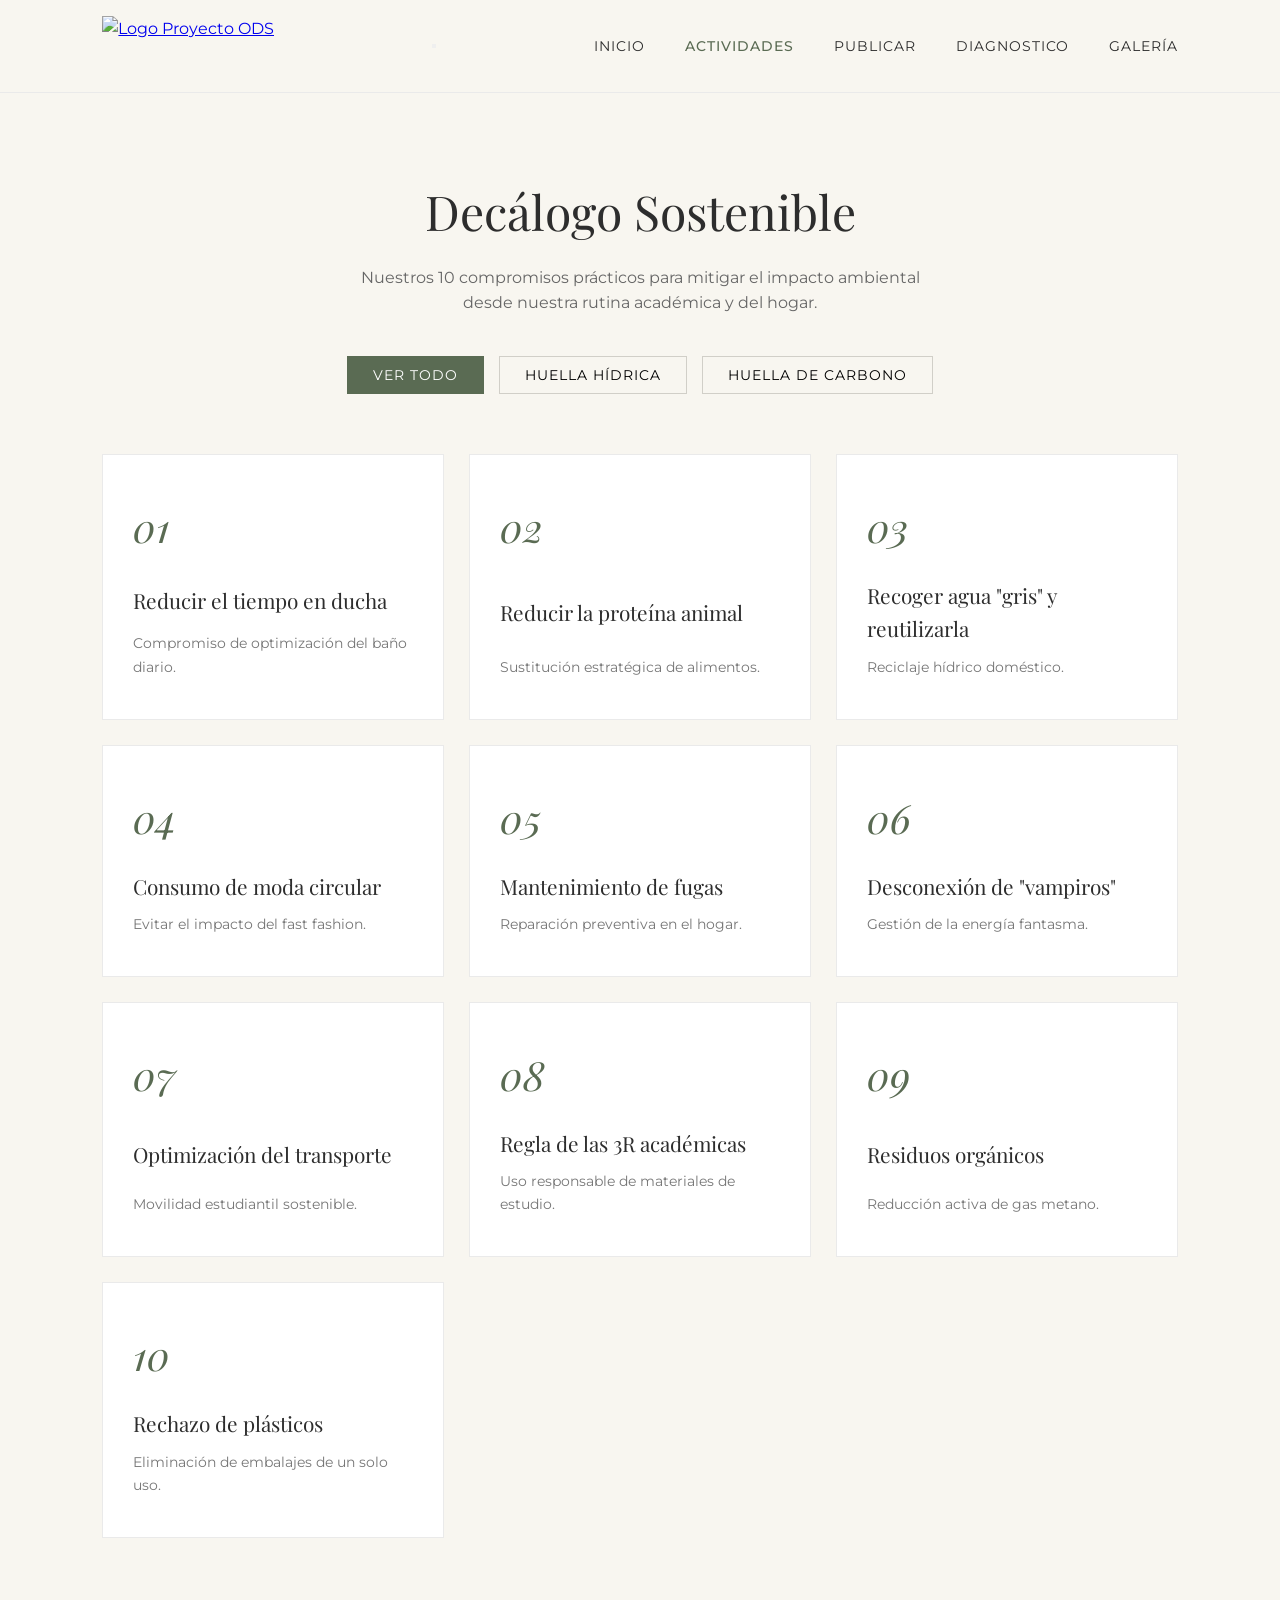
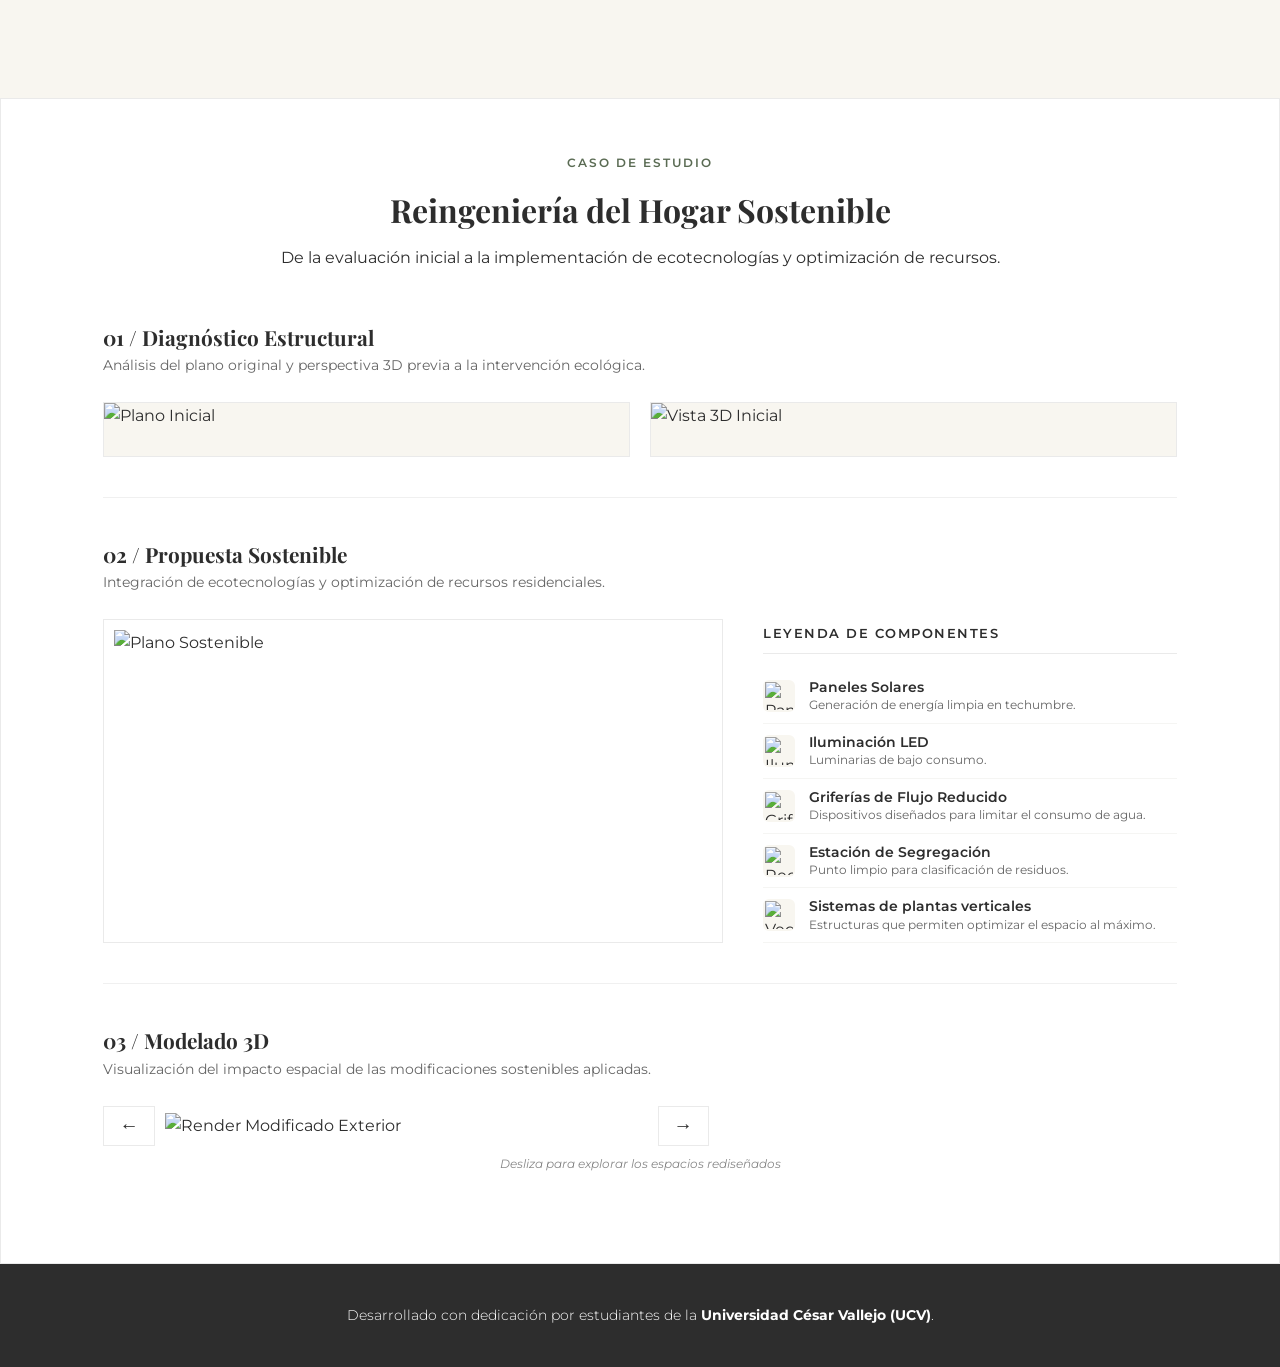
==== decalogos.html @ da18510e "Add files via upload" ====
<!DOCTYPE html>
<html lang="es">
<head>
    <meta charset="UTF-8">
    <meta name="viewport" content="width=device-width, initial-scale=1.0">
    <title>Nuestras Actividades | Proyecto ODS</title>
    <link rel="icon" type="image/png" href="assets/logo-ventana.png">
    <link href="https://fonts.googleapis.com/css2?family=Playfair+Display:ital,wght@0,400;0,600;1,400&family=Montserrat:wght@300;400;500&display=swap" rel="stylesheet">
    <link rel="stylesheet" href="css/styles.css">
</head>
<body>

    <nav class="navbar">
        <div class="logo">
            <a href="index.html">
                <img src="assets/logo.png" alt="Logo Proyecto ODS" class="logo-img">
            </a>
        </div>
        
        <button class="menu-toggle" id="menu-toggle" aria-label="Abrir menú">
            <span class="bar"></span>
            <span class="bar"></span>
            <span class="bar"></span>
        </button>

        <ul class="nav-links" id="nav-links">
            <li>
                <a href="index.html">
                    <svg class="nav-icon" xmlns="http://www.w3.org/2000/svg" viewBox="0 0 24 24" fill="none" stroke="currentColor" stroke-width="1.5" stroke-linecap="round" stroke-linejoin="round"><path d="m3 9 9-7 9 7v11a2 2 0 0 1-2 2H5a2 2 0 0 1-2-2z"/><polyline points="9 22 9 12 15 12 15 22"/></svg>
                    <span class="nav-text">Inicio</span>
                </a>
            </li>
            <li>
                <a href="decalogos.html" class="active">
                    <svg class="nav-icon" xmlns="http://www.w3.org/2000/svg" viewBox="0 0 24 24" fill="none" stroke="currentColor" stroke-width="1.5" stroke-linecap="round" stroke-linejoin="round"><path d="M4 19.5v-15A2.5 2.5 0 0 1 6.5 2H20v20H6.5a2.5 2.5 0 0 1-2-2.5z"/><path d="M6 6h10M6 10h10"/></svg>
                    <span class="nav-text">Actividades</span>
                </a>
            </li>
            <li>
                <a href="interactivo.html">
                    <svg class="nav-icon" xmlns="http://www.w3.org/2000/svg" viewBox="0 0 24 24" fill="none" stroke="currentColor" stroke-width="2" stroke-linecap="round" stroke-linejoin="round">
                        <path d="M23 19a2 2 0 0 1-2 2H3a2 2 0 0 1-2-2V8a2 2 0 0 1 2-2h4l2-3h6l2 3h4a2 2 0 0 1 2 2z"></path>
                        <circle cx="12" cy="13" r="4"></circle>
                    </svg>
                    <span class="nav-text">Publicar</span>
                </a>
            </li>
            <li>
                <a href="diagnostico.html">
                    <svg class="nav-icon" xmlns="http://www.w3.org/2000/svg" viewBox="0 0 24 24" fill="none" stroke="currentColor" stroke-width="1.5" stroke-linecap="round" stroke-linejoin="round"><path d="M22 11.08V12a10 10 0 1 1-5.93-9.14"></path><polyline points="22 4 12 14.01 9 11.01"></polyline></svg>
                    <span class="nav-text">Diagnostico</span>
                </a>
            </li>
            <li>
                <a href="galeria.html">
                    <svg class="nav-icon" xmlns="http://www.w3.org/2000/svg" viewBox="0 0 24 24" fill="none" stroke="currentColor" stroke-width="1.5" stroke-linecap="round" stroke-linejoin="round"><rect width="18" height="18" x="3" y="3" rx="2" ry="2"/><circle cx="9" cy="9" r="2"/><path d="m21 15-3.086-3.086a2 2 0 0 0-2.828 0L6 21"/></svg>
                    <span class="nav-text">Galería</span>
                </a>
            </li>
        </ul>
    </nav>
    <header class="decalogo-header">
        <h1>Decálogo Sostenible</h1>
        <p>Nuestros 10 compromisos prácticos para mitigar el impacto ambiental desde nuestra rutina académica y del hogar.</p>
        
        <div class="tabs-contenedor">
            <button class="tab-btn active" data-filter="todos">Ver Todo</button>
            <button class="tab-btn" data-filter="hidrica">Huella Hídrica</button>
            <button class="tab-btn" data-filter="carbono">Huella de Carbono</button>
        </div>
    </header>

    <section class="decalogo-section">
        <div class="decalogo-grid" id="decalogo-grid">
            
            <div class="decalogo-card" data-category="hidrica">
                <span class="card-numero">01</span>
                <h3>Reducir el tiempo en ducha</h3>
                <p class="resumen">Compromiso de optimización del baño diario.</p>
                <div class="detalle-oculto">
                    <p>Nos comprometemos a limitar el baño diario de 5 a 8 minutos, utilizando un temporizador o una canción de esa duración.</p>
                    <span class="badge">Huella Hídrica</span>
                </div>
            </div>

            <div class="decalogo-card" data-category="hidrica">
                <span class="card-numero">02</span>
                <h3>Reducir la proteína animal</h3>
                <p class="resumen">Sustitución estratégica de alimentos.</p>
                <div class="detalle-oculto">
                    <p>Nos comprometemos a sustituir la carne de res por legumbres ya que producir un kilo de ternera requiere aproximadamente 15,000 litros de agua (AQUAE Fundación, s.f.).</p>
                    <span class="badge">Huella Hídrica</span>
                </div>
            </div>

            <div class="decalogo-card" data-category="hidrica">
                <span class="card-numero">03</span>
                <h3>Recoger agua "gris" y reutilizarla</h3>
                <p class="resumen">Reciclaje hídrico doméstico.</p>
                <div class="detalle-oculto">
                    <p>Nos comprometemos a colocar un balde en la ducha mientras sale el agua caliente y usarla para regar plantas, limpiar pisos o descargar el inodoro, etc.</p>
                    <span class="badge">Huella Hídrica</span>
                </div>
            </div>

            <div class="decalogo-card" data-category="hidrica">
                <span class="card-numero">04</span>
                <h3>Consumo de moda circular</h3>
                <p class="resumen">Evitar el impacto del fast fashion.</p>
                <div class="detalle-oculto">
                    <p>Evitaremos la compra de prendas de ropa innecesarias. Según Guzmán (2022) "Un pantalón de mezclilla ocupa 10 mil litros de agua".</p>
                    <span class="badge">Huella Hídrica</span>
                </div>
            </div>

            <div class="decalogo-card" data-category="hidrica">
                <span class="card-numero">05</span>
                <h3>Mantenimiento de fugas</h3>
                <p class="resumen">Reparación preventiva en el hogar.</p>
                <div class="detalle-oculto">
                    <p>Revisaremos y repararemos cualquier goteo en grifos o tanques de inodoro. Una gota por segundo puede desperdiciar más de 4 litros al día.</p>
                    <span class="badge">Huella Hídrica</span>
                </div>
            </div>

            <div class="decalogo-card" data-category="carbono">
                <span class="card-numero">06</span>
                <h3>Desconexión de "vampiros"</h3>
                <p class="resumen">Gestión de la energía fantasma.</p>
                <div class="detalle-oculto">
                    <p>Nos comprometemos a desenchufar cargadores, laptops y electrodomésticos que no se estén usando.</p>
                    <span class="badge">Huella de Carbono</span>
                </div>
            </div>

            <div class="decalogo-card" data-category="carbono">
                <span class="card-numero">07</span>
                <h3>Optimización del transporte</h3>
                <p class="resumen">Movilidad estudiantil sostenible.</p>
                <div class="detalle-oculto">
                    <p>Nos comprometemos a priorizar el uso de bicicleta, caminata o transporte público para asistir a clases.</p>
                    <span class="badge">Huella de Carbono</span>
                </div>
            </div>

            <div class="decalogo-card" data-category="carbono">
                <span class="card-numero">08</span>
                <h3>Regla de las 3R académicas</h3>
                <p class="resumen">Uso responsable de materiales de estudio.</p>
                <div class="detalle-oculto">
                    <p>Utilizaremos libretas de papel reciclado, imprimir solo lo estrictamente necesario (siempre por ambas caras) y priorizar el uso de archivos digitales.</p>
                    <span class="badge">Huella de Carbono</span>
                </div>
            </div>

            <div class="decalogo-card" data-category="carbono">
                <span class="card-numero">09</span>
                <h3>Residuos orgánicos</h3>
                <p class="resumen">Reducción activa de gas metano.</p>
                <div class="detalle-oculto">
                    <p>Separaremos los residuos en casa e iniciaremos un compostero casero si el espacio lo permite, para reducir la producción de metano.</p>
                    <span class="badge">Huella de Carbono</span>
                </div>
            </div>

            <div class="decalogo-card" data-category="carbono">
                <span class="card-numero">10</span>
                <h3>Rechazo de plásticos</h3>
                <p class="resumen">Eliminación de embalajes de un solo uso.</p>
                <div class="detalle-oculto">
                    <p>Nos comprometemos a llevar siempre un kit reutilizable (botella de agua, cubiertos y bolsa de tela) para evitar la compra de productos envasados en plástico o poliestireno.</p>
                    <span class="badge">Huella de Carbono</span>
                </div>
            </div>

        </div>
    </section>

    <div class="decalogo-modal" id="decalogo-modal">
        <div class="modal-contenido">
            <button class="modal-cerrar">&times;</button>
            <span class="modal-numero" id="modal-numero">00</span>
            <h2 id="modal-titulo">Título del Compromiso</h2>
            <div class="modal-cuerpo" id="modal-cuerpo">
                </div>
            <span class="modal-badge" id="modal-badge">Categoría</span>
        </div>
    </div>


<section class="project-showcase">
        <header class="project-header">
            <span class="project-tag">Caso de Estudio</span>
            <h3>Reingeniería del Hogar Sostenible</h3>
            <p>De la evaluación inicial a la implementación de ecotecnologías y optimización de recursos.</p>
        </header>

        <div class="project-phase">
            <div class="phase-meta">
                <h4>01 / Diagnóstico Estructural</h4>
                <p>Análisis del plano original y perspectiva 3D previa a la intervención ecológica.</p>
            </div>
            <div class="phase-grid">
                <div class="img-wrapper">
                    <img src="assets/Plano/CUARTO 1.png" alt="Plano Inicial" class="zoomable-img">
                    <span class="img-caption">Plano arquitectónico base (Click para ampliar)</span>
                </div>
                <div class="img-wrapper">
                    <img src="assets/Plano/CUARTO 3D.png" alt="Vista 3D Inicial" class="zoomable-img">
                    <span class="img-caption">Perspectiva 3D estado original</span>
                </div>
            </div>
        </div>

        <hr class="phase-divider">

        <div class="project-phase phase-compact">
            <div class="phase-meta compact-meta">
                <h4>02 / Propuesta Sostenible</h4>
                <p>Integración de ecotecnologías y optimización de recursos residenciales.</p>
            </div>
            
            <div class="phase-split split-balanced">
                <div class="img-wrapper blueprint-wrapper">
                    <img src="assets/Plano/CUARTO 2.png" alt="Plano Sostenible" class="zoomable-img">
                    <span class="img-caption">Distribución técnica (Click para ampliar)</span>
                </div>
                
                <div class="legend-container-refined">
                    <h5 class="legend-title-refined">Leyenda de Componentes</h5>
                    <ul class="legend-architectural-compact">
                        
                        <li class="legend-item-compact">
                            <div class="icon-frame-native">
                                <img src="assets/iconos/5-removebg-preview.png" alt="Panel Solar" class="native-icon-img">
                            </div>
                            <div class="legend-text-compact">
                                <h6>Paneles Solares</h6>
                                <p>Generación de energía limpia en techumbre.</p>
                            </div>
                        </li>

                        <li class="legend-item-compact">
                            <div class="icon-frame-native">
                                <img src="assets/iconos/1-removebg-preview (1).png" alt="Iluminación" class="native-icon-img">
                            </div>
                            <div class="legend-text-compact">
                                <h6>Iluminación LED</h6>
                                <p>Luminarias de bajo consumo.</p>
                            </div>
                        </li>

                        <li class="legend-item-compact">
                            <div class="icon-frame-native">
                                <img src="assets/iconos/4-removebg-preview.png" alt="Grifería" class="native-icon-img">
                            </div>
                            <div class="legend-text-compact">
                                <h6>Griferías de Flujo Reducido</h6>
                                <p>Dispositivos diseñados para limitar el consumo de agua.</p>
                            </div>
                        </li>

                        <li class="legend-item-compact">
                            <div class="icon-frame-native">
                                <img src="assets/iconos/3-removebg-preview.png" alt="Reciclaje" class="native-icon-img">
                            </div>
                            <div class="legend-text-compact">
                                <h6>Estación de Segregación</h6>
                                <p>Punto limpio para clasificación de residuos.</p>
                            </div>
                        </li>

                        <li class="legend-item-compact">
                            <div class="icon-frame-native">
                                <img src="assets/iconos/2-removebg-preview.png" alt="Vegetación" class="native-icon-img">
                            </div>
                            <div class="legend-text-compact">
                                <h6>Sistemas de plantas verticales</h6>
                                <p>Estructuras que permiten optimizar el espacio al máximo.</p>
                            </div>
                        </li>

                    </ul>
                </div>
            </div>
        </div>

        <hr class="phase-divider">

        <div class="project-phase">
            <div class="phase-meta">
                <h4>03 / Modelado 3D</h4>
                <p>Visualización del impacto espacial de las modificaciones sostenibles aplicadas.</p>
            </div>
            
            <div class="sleek-carousel-container">
                <button class="carousel-btn prev-btn">&#8592;</button>
                <div class="sleek-carousel" id="project-carousel">
                    <img src="assets/Plano/CUARTO 2-3D.png" alt="Render Modificado Exterior" class="zoomable-img">
                    <img src="assets/Plano/CUARTO 2-3D-1.png" alt="Render Modificado Interior" class="zoomable-img">
                </div>
                <button class="carousel-btn next-btn">&#8594;</button>
            </div>
            <span class="img-caption text-center">Desliza para explorar los espacios rediseñados</span>
        </div>
    </section>

    <footer class="footer">
        <p>Desarrollado con dedicación por estudiantes de la <strong>Universidad César Vallejo (UCV)</strong>.</p>
    </footer>


<div id="lightbox-overlay" class="lightbox-overlay hidden">
    <span class="close-lightbox">&times;</span>
    <img id="lightbox-target" src="" alt="Vista Ampliada">
</div>

<script src="js/decalogo.js"></script>
</body>
</html>
---- css/styles.css ----
/* Variables de color y tipografía para mantener la elegancia */
:root {
    --bg-color: #F8F6F0; /* Crema suave */
    --text-color: #2D2D2D; /* Gris muy oscuro, casi negro */
    --accent-color: #5A6B53; /* Verde oliva oscuro y elegante */
    --font-titulos: 'Playfair Display', serif;
    --font-textos: 'Montserrat', sans-serif;
}

* {
    margin: 0;
    padding: 0;
    box-sizing: border-box;
}

body {
    background-color: var(--bg-color);
    color: var(--text-color);
    font-family: var(--font-textos);
    line-height: 1.6;
}

/* ================= NAVEGACIÓN ================= */
.navbar {
    display: flex;
    justify-content: space-between;
    align-items: center;
    padding: 16px 8%; /* Reducimos ligeramente el padding vertical para centrar el logo */
    background-color: var(--bg-color);
    border-bottom: 1px solid #EAEAEA; /* Una línea sutil divisoria estilo museo */
}

/* Control del tamaño y proporción del logo */
.logo-img {
    height: 60px;      /* Altura ideal para que se vea fino y no ocupe demasiado espacio */
    width: auto;       /* Hace que el ancho se adapte automáticamente sin deformar la imagen */
    display: block;
    transition: transform 0.3s ease;
}

/* Efecto sutil al pasar el mouse sobre el logo */
.logo-img:hover {
    transform: scale(1.02);
}

.nav-links {
    display: flex;
    list-style: none;
    gap: 40px; /* Espaciado entre enlaces */
}

.nav-links a {
    text-decoration: none;
    color: var(--text-color);
    font-size: 0.9rem;
    letter-spacing: 1px;
    text-transform: uppercase;
    transition: color 0.3s ease;
}

.nav-links a:hover, .nav-links a.active {
    color: var(--accent-color);
    font-weight: 500;
}
/* Ocultamos los íconos de navegación en pantallas de escritorio */
.nav-icon {
    display: none;
}

/* ================= HERO SECTION ================= */
/* ================= HERO SECTION (CROSS-FADE ELEGANTE) ================= */
.hero {
    position: relative;
    height: 80vh;
    display: flex;
    justify-content: center;
    align-items: center;
    text-align: center;
    overflow: hidden; /* Evita que las imágenes se desborden */
}

.hero-slides {
    position: absolute;
    top: 0; left: 0;
    width: 100%; height: 100%;
    z-index: 1; /* Al fondo de todo */
}

.slide {
    position: absolute;
    top: 0; left: 0;
    width: 100%; height: 100%;
    background-size: cover;
    background-position: center;
    opacity: 0; /* Totalmente invisibles por defecto */
    transition: opacity 2s ease-in-out; /* Aquí se define la finura y lentitud del cambio */
}

.slide.active {
    opacity: 1; /* Solo la imagen con la clase 'active' se desvanece a la vista */
}

.hero-overlay {
    position: absolute;
    top: 0; left: 0; width: 100%; height: 100%;
    background-color: rgba(0, 0, 0, 0.35); 
    z-index: 2; /* Por encima de las imágenes, por debajo del texto */
}

.hero-content {
    position: relative;
    z-index: 3; /* Al frente de todo para que sea clickeable y legible */
    color: #ffffff;
    max-width: 800px;
    padding: 20px;
}

.hero-title {
    font-family: var(--font-titulos);
    font-size: 4rem;
    font-weight: 400;
    margin-bottom: 20px;
}

.hero-subtitle {
    font-size: 1.2rem;
    font-weight: 300;
    margin-bottom: 40px;
}

.btn-primario {
    display: inline-block;
    padding: 15px 35px;
    background-color: transparent;
    color: #fff;
    border: 1px solid #fff;
    text-decoration: none;
    text-transform: uppercase;
    letter-spacing: 2px;
    font-size: 0.8rem;
    transition: all 0.4s ease;
}

.btn-primario:hover {
    background-color: #fff;
    color: var(--text-color);
}

/* ================= INTRO (TARJETAS) ================= */
.intro-section {
    padding: 100px 8%;
    text-align: center;
}

.intro-header h2 {
    font-family: var(--font-titulos);
    font-size: 2.5rem;
    font-weight: 400;
    margin-bottom: 60px;
}

.intro-columnas {
    display: flex;
    justify-content: space-between;
    gap: 30px; /* Espacio entre tarjetas */
}

/* Diseño de la tarjeta elegante */
.tarjeta-intro {
    flex: 1;
    background-color: #fff;
    border: 1px solid #EAEAEA;
    text-align: left;
    transition: transform 0.4s ease, box-shadow 0.4s ease;
}

.tarjeta-intro:hover {
    transform: translateY(-8px);
    box-shadow: 0 15px 30px rgba(0,0,0,0.08);
}

/* La imagen de la tarjeta */
.tarjeta-intro img {
    width: 100%;
    height: 220px;
    object-fit: cover; /* Para que la imagen no se deforme */
    display: block;
}

.tarjeta-contenido {
    padding: 25px;
}

.tarjeta-contenido h3 {
    font-family: var(--font-titulos);
    font-size: 1.4rem;
    margin-bottom: 15px;
    color: var(--text-color);
}

.tarjeta-contenido p {
    font-size: 0.95rem;
    color: #555;
}

/* ================= GRID ODS (ÍCONOS OFICIALES) ================= */
.ods-section {
    padding: 40px 8% 100px;
    text-align: center;
    background-color: #fff;
}

.ods-titulo {
    font-family: var(--font-titulos);
    font-size: 2.5rem;
    margin-bottom: 50px;
}

.ods-grid {
    display: grid;
    /* Las hacemos un poco más grandes para que luzcan los íconos */
    grid-template-columns: repeat(auto-fit, minmax(150px, 1fr));
    gap: 15px;
}

.ods-card {
    background-color: transparent; /* Quitamos el fondo blanco */
    border: none; /* Quitamos bordes */
    padding: 0;
    cursor: pointer;
    transition: transform 0.3s ease, filter 0.3s ease;
    border-radius: 3px;
    overflow: hidden; /* Evita que la imagen se salga del borde redondeado */
}

/* Efecto hover elegante para los íconos */
.ods-card:hover {
    transform: scale(1.05); /* Se agranda un poquito */
    filter: brightness(1.1); /* Se ilumina un poco */
}

.ods-icono {
    width: 100%;
    height: auto;
    display: block;
}

/* ================= FOOTER ================= */
.footer {
    background-color: var(--text-color);
    color: #fff;
    text-align: center;
    padding: 40px 20px;
    font-size: 0.9rem;
    font-weight: 300;
}

/* ================= SECCIÓN DECÁLOGO ================= */
.decalogo-header {
    text-align: center;
    padding: 80px 8% 40px;
    background-color: var(--bg-color);
}

.decalogo-header h1 {
    font-family: var(--font-titulos);
    font-size: 3rem;
    font-weight: 400;
    margin-bottom: 15px;
}

.decalogo-header p {
    max-width: 600px;
    margin: 0 auto 40px;
    font-size: 1rem;
    color: #666;
}

/* Contenedor de Pestañas (Botones) */
.tabs-contenedor {
    display: flex;
    justify-content: center;
    gap: 15px;
}

.tab-btn {
    padding: 10px 25px;
    background-color: transparent;
    border: 1px solid #D1CFC8;
    font-family: var(--font-textos);
    font-size: 0.85rem;
    text-transform: uppercase;
    letter-spacing: 1px;
    cursor: pointer;
    transition: all 0.3s ease;
}

.tab-btn:hover, .tab-btn.active {
    background-color: var(--accent-color);
    color: #fff;
    border-color: var(--accent-color);
}

/* Cuadrícula de Compromisos */
.decalogo-section {
    padding: 20px 8% 100px;
}

.decalogo-grid {
    display: grid;
    grid-template-columns: repeat(auto-fit, minmax(280px, 1fr));
    gap: 25px;
}

.decalogo-card {
    background-color: #fff;
    border: 1px solid #EAEAEA;
    padding: 40px 30px;
    display: flex;
    flex-direction: column;
    justify-content: space-between;
    cursor: pointer;
    transition: all 0.4s cubic-bezier(0.16, 1, 0.3, 1);
}

.decalogo-card:hover {
    transform: translateY(-5px);
    border-color: var(--accent-color);
    box-shadow: 0 20px 40px rgba(90, 107, 83, 0.05);
}

.card-numero {
    font-family: var(--font-titulos);
    font-size: 2.5rem;
    color: var(--accent-color);
    font-style: italic;
    margin-bottom: 20px;
    display: block;
}

.decalogo-card h3 {
    font-family: var(--font-titulos);
    font-size: 1.3rem;
    font-weight: 400;
    margin-bottom: 10px;
    color: var(--text-color);
}

.decalogo-card .resumen {
    font-size: 0.9rem;
    color: #777;
}

/* Ocultamos el bloque largo de información en la tarjeta principal */
.detalle-oculto {
    display: none;
}

/* ================= MODAL INTERACTIVO ESTILO MUSEO ================= */
.decalogo-modal {
    position: fixed;
    top: 0; left: 0;
    width: 100%; height: 100%;
    background-color: rgba(0, 0, 0, 0.4);
    backdrop-filter: blur(4px); /* Difumina suavemente el fondo */
    display: flex;
    justify-content: center;
    align-items: center;
    z-index: 1000;
    opacity: 0;
    pointer-events: none;
    transition: opacity 0.4s ease;
}

.decalogo-modal.open {
    opacity: 1;
    pointer-events: auto;
}

.modal-contenido {
    background-color: var(--bg-color);
    padding: 60px 50px;
    max-width: 550px;
    width: 90%;
    position: relative;
    border: 1px solid #D1CFC8;
    transform: translateY(30px);
    transition: transform 0.4s cubic-bezier(0.16, 1, 0.3, 1);
    text-align: left;
}

.decalogo-modal.open .modal-contenido {
    transform: translateY(0);
}

.modal-cerrar {
    position: absolute;
    top: 20px; right: 25px;
    background: none; border: none;
    font-size: 2rem; cursor: pointer;
    color: #999;
}

.modal-numero {
    font-family: var(--font-titulos);
    font-size: 4rem;
    font-style: italic;
    color: var(--accent-color);
    opacity: 0.3;
    line-height: 1;
    margin-bottom: 10px;
    display: block;
}

#modal-titulo {
    font-family: var(--font-titulos);
    font-size: 2rem;
    font-weight: 400;
    margin-bottom: 20px;
    color: var(--text-color);
}

.modal-cuerpo p {
    font-size: 1.05rem;
    color: #444;
    line-height: 1.7;
    margin-bottom: 30px;
}

.modal-badge {
    display: inline-block;
    padding: 6px 16px;
    background-color: var(--accent-color);
    color: #fff;
    font-size: 0.75rem;
    text-transform: uppercase;
    letter-spacing: 1px;
}


/* ==========================================================================
   ================= SECCIÓN: PROYECTO HOGAR SOSTENIBLE =====================
   ========================================================================== */

/* 1. CONTENEDOR PRINCIPAL Y CABECERA DEL CASO DE ESTUDIO */
.project-showcase {
    margin-top: 60px;
    background-color: #FFFFFF;
    border: 1px solid #EAEAEA;
    padding: 50px 8%;
}

.project-header {
    text-align: center;
    margin-bottom: 50px;
}

.project-tag {
    font-size: 0.75rem;
    text-transform: uppercase;
    letter-spacing: 2px;
    color: var(--accent-color);
    font-weight: 600;
}

.project-header h3 {
    font-family: var(--font-titulos);
    font-size: 2rem;
    color: var(--text-color);
    margin: 10px 0;
}


/* 2. ESTRUCTURA DE FASES Y SEPARADORES GENERALES */
.project-phase {
    margin-bottom: 40px;
}

.phase-meta {
    margin-bottom: 25px;
}

.phase-meta h4 {
    font-family: var(--font-titulos);
    font-size: 1.3rem;
    color: var(--text-color);
}

.phase-meta p {
    font-size: 0.9rem;
    color: #666;
}

.phase-divider {
    border: none;
    height: 1px;
    background-color: #F0F0F0;
    margin: 40px 0;
}


/* 3. MAQUETACIÓN VISUAL (GRID, SPLIT Y CONTENEDORES DE IMAGEN) */
/* Grilla estándar de 2 columnas simétricas (Fase 1: Planos) */
.phase-grid {
    display: grid;
    grid-template-columns: 1fr 1fr;
    gap: 20px;
}

/* División estándar asimétrica de 2 columnas */
.phase-split {
    display: grid;
    grid-template-columns: 1.5fr 1fr;
    gap: 30px;
    align-items: center;
}

/* Envoltura premium para imágenes fijas */
.img-wrapper {
    position: relative;
    background-color: #F8F6F0;
    border: 1px solid #EAEAEA;
    overflow: hidden;
}

.text-center { 
    text-align: center; 
}


/* 4. EFECTOS E INTERACTIVIDAD EN IMÁGENES (ZOOM / LIGHTBOX) */
.zoomable-img {
    width: 100%;
    height: auto;
    display: block;
    cursor: zoom-in; /* Indica visualmente que se puede ampliar */
    transition: transform 0.4s ease;
}

.zoomable-img:hover {
    transform: scale(1.03);
}

.img-caption {
    display: block;
    font-size: 0.75rem;
    color: #888;
    margin-top: 8px;
    font-style: italic;
}


/* 5. FASE 02: INTERVENCIÓN RESIDENCIAL (PROPUESTA SOSTENIBLE INTERACTIVA) */
/* Ajuste de proporción optimizado para mitigar peso visual del plano */
.phase-split.split-balanced {
    grid-template-columns: 1.2fr 0.8fr;
    gap: 40px;
    align-items: flex-start; /* Evita desajustes en textos cortos alineando al tope */
}

/* Control y enmarcación estilo paspartú del plano técnico */
.blueprint-wrapper {
    max-width: 650px;
    margin: 0 auto;
    background-color: #FFFFFF;
    padding: 10px;
    border: 1px solid #EAEAEA;
}

.blueprint-wrapper img {
    max-height: 380px;
    width: 100%;
    object-fit: contain;
}

/* Estructura del Índice Refinado de Componentes */
.legend-container-refined {
    background: transparent;
    padding-top: 5px;
}

.legend-title-refined {
    font-family: var(--font-textos);
    font-size: 0.8rem;
    font-weight: 600;
    text-transform: uppercase;
    letter-spacing: 1.5px;
    color: var(--text-color);
    margin-bottom: 15px;
    padding-bottom: 8px;
    border-bottom: 1px solid #EAEAEA;
}

/* Reseteo general de la lista del índice */
.legend-architectural-compact {
    list-style: none;
    padding: 0;
    margin: 0;
}

/* Filas compactas del índice */
.legend-item-compact {
    display: flex;
    align-items: center;
    gap: 14px;
    padding: 10px 0;
    border-bottom: 1px solid #F5F5F3;
}

/* Marco arquitectónico para albergar los íconos del proyecto */
.icon-frame-native {
    width: 32px;
    height: 32px;
    display: flex;
    justify-content: center;
    align-items: center;
    background-color: #F8F6F0; /* Contraste crema suave */
    border-radius: 6px;
    flex-shrink: 0; /* Evita que el contenedor se deforme */
}

.native-icon-img {
    width: 28px;
    height: 28px;
    object-fit: contain;
}

/* Textos informativos de los componentes del plano */
.legend-text-compact h6 {
    font-family: var(--font-textos);
    font-size: 0.85rem;
    font-weight: 600;
    color: var(--text-color);
    margin: 0;
    line-height: 1.2;
}

.legend-text-compact p {
    font-size: 0.75rem;
    color: #666;
    margin: 2px 0 0 0;
    line-height: 1.3;
}


/* 6. FASE 03: VISUALIZACIÓN E IMPLEMENTACIÓN (CARRUSEL MINIMALISTA) */
.sleek-carousel-container {
    position: relative;
    display: flex;
    align-items: center;
    gap: 10px;
}

.sleek-carousel {
    display: flex;
    overflow-x: auto;
    scroll-snap-type: x mandatory;
    scroll-behavior: smooth;
    gap: 15px;
    scrollbar-width: none; /* Oculta barra de navegación en Firefox */
}

.sleek-carousel::-webkit-scrollbar {
    display: none; /* Oculta barra de navegación en Chrome, Safari y Edge */
}

.sleek-carousel img {
    flex: 0 0 100%; /* Obliga a que cada render tome todo el ancho del carrusel */
    scroll-snap-align: center;
}

.carousel-btn {
    background: transparent;
    border: 1px solid #EAEAEA;
    color: var(--text-color);
    font-size: 1.2rem;
    padding: 8px 15px;
    cursor: pointer;
    transition: background 0.3s;
}

.carousel-btn:hover {
    background: #F8F6F0;
}


/* 7. ADAPTABILIDAD RESPONSIVE REFINADA (MÓVILES) */
@media (max-width: 768px) {
    /* Unificación de colapso vertical para todas las variantes de grilla */
    .phase-grid, 
    .phase-split,
    .phase-split.split-balanced {
        grid-template-columns: 1fr;
        gap: 30px;
    }
    
    /* Liberación de restricciones espaciales en pantallas pequeñas */
    .blueprint-wrapper {
        max-width: 100%;
        padding: 5px;
    }
    
    .blueprint-wrapper img {
        max-height: none;
    }

    .project-showcase {
        padding: 40px 5%;
    }

    /* Ocultamos los botones físicos: en móvil el usuario interactúa mediante touch (swipe) */
    .carousel-btn {
        display: none;
    }
}


/* ==========================================================================
   ================= COMPONENTE: LIGHTBOX / MODAL PREMIUM ===================
   ========================================================================== */

.lightbox-overlay {
    position: fixed;
    top: 0;
    left: 0;
    width: 100%;
    height: 100%;
    background-color: rgba(20, 20, 20, 0.92); /* Fondo oscuro sofisticado */
    display: flex;
    justify-content: center;
    align-items: center;
    z-index: 3000; /* Asegura que esté por encima del menú y el contenido */
    opacity: 1;
    transition: opacity 0.3s ease;
}

/* Estado oculto indispensable para el JavaScript */
.lightbox-overlay.hidden {
    display: none;
    opacity: 0;
    pointer-events: none;
}

/* Contenedor de la imagen ampliada */
#lightbox-target {
    max-width: 85%;
    max-height: 80vh;
    object-fit: contain;
    border: 5px solid #FFFFFF; /* Marco paspartú blanco */
    box-shadow: 0 20px 40px rgba(0, 0, 0, 0.6);
    animation: zoomInLight 0.3s ease;
}

/* Botón de cierre (X) */
.close-lightbox {
    position: absolute;
    top: 30px;
    right: 40px;
    font-size: 3rem;
    color: #FFFFFF;
    cursor: pointer;
    line-height: 1;
    transition: color 0.3s, transform 0.3s;
}

.close-lightbox:hover {
    color: var(--accent-color);
    transform: scale(1.1);
}

/* Animación sutil de apertura */
@keyframes zoomInLight {
    from {
        transform: scale(0.95);
        opacity: 0;
    }
    to {
        transform: scale(1);
        opacity: 1;
    }
}

/* Ajuste adaptativo para móviles */
@media (max-width: 768px) {
    #lightbox-target {
        max-width: 92%;
        border: 3px solid #FFFFFF;
    }
    .close-lightbox {
        top: 20px;
        right: 25px;
        font-size: 2.5rem;
    }
}

/* ================= SECCIÓN PODCAST (SPLIT LAYOUT) ================= */
.podcast-container {
    display: flex;
    min-height: calc(100vh - 86px - 70px); /* Ajuste dinámico restando Navbar y Footer */
    background-color: #fff;
}

/* Bloque de Imagen Ocupa el 45% exacto */
.podcast-cover-wrapper {
    flex: 0 0 45%;
    position: relative;
    overflow: hidden;
    background-color: #1a1a1a;
}

.podcast-cover {
    width: 100%;
    height: 100%;
    position: relative;
}

.podcast-cover img {
    width: 100%;
    height: 100%;
    object-fit: cover;
    transition: transform 1.2s cubic-bezier(0.16, 1, 0.3, 1);
}

/* Efecto dramático de exposición al pasar el mouse por la sección */
.podcast-container:hover .podcast-cover img {
    transform: scale(1.04);
}

.cover-overlay {
    position: absolute;
    top: 0; left: 0;
    width: 100%; height: 100%;
    background: linear-gradient(to right, rgba(0,0,0,0.2), transparent);
    pointer-events: none;
}

/* Bloque de Contenido Ocupa el 55% */
.podcast-content {
    flex: 0 0 55%;
    padding: 80px 8%;
    display: flex;
    flex-direction: column;
    justify-content: center;
}

.podcast-tag {
    font-size: 0.75rem;
    text-transform: uppercase;
    letter-spacing: 2px;
    color: var(--accent-color);
    font-weight: 500;
    margin-bottom: 15px;
    display: block;
}

.podcast-titulo {
    font-family: var(--font-titulos);
    font-size: 2.6rem;
    font-weight: 400;
    line-height: 1.25;
    margin-bottom: 20px;
    color: var(--text-color);
}

.podcast-meta {
    font-size: 0.85rem;
    color: #777;
    margin-bottom: 30px;
}

.meta-separador {
    margin: 0 10px;
    color: #D1CFC8;
}

.podcast-descripcion {
    font-size: 1.05rem;
    line-height: 1.7;
    color: #444;
    margin-bottom: 45px;
    max-width: 580px;
}

/* ================= REPRODUCTOR MINIMALISTA CUSTOM ================= */
.custom-player {
    background-color: #fff;
    border: 1px solid #EAEAEA;
    padding: 25px 30px;
    max-width: 580px;
    box-shadow: 0 10px 30px rgba(0,0,0,0.02);
}

.player-controles {
    display: flex;
    align-items: center;
    gap: 20px;
}

/* Botón Play Redondo Minimalista */
.player-btn {
    width: 45px;
    height: 45px;
    border-radius: 50%;
    border: none;
    background-color: var(--accent-color);
    cursor: pointer;
    display: flex;
    justify-content: center;
    align-items: center;
    transition: all 0.3s ease;
}

.player-btn:hover {
    background-color: var(--text-color);
    transform: scale(1.05);
}

.player-btn svg {
    width: 18px;
    height: 18px;
    fill: #fff;
}

/* Barra de Tiempo Interactiva */
.progreso-contenedor {
    flex: 1;
    cursor: pointer;
    padding: 10px 0; /* Área de click aumentada */
}

.progreso-linea {
    width: 100%;
    height: 3px;
    background-color: #E8E6E0;
    position: relative;
}

.progreso-actual {
    height: 100%;
    width: 0%;
    background-color: var(--accent-color);
    position: absolute;
    top: 0; left: 0;
    transition: width 0.1s linear;
}

/* Contadores numéricos */
.player-tiempo {
    font-family: var(--font-textos);
    font-size: 0.85rem;
    color: #666;
    display: flex;
    gap: 4px;
    min-width: 80px;
    justify-content: flex-end;
}

.hidden {
    display: none !important;
}

/* Responsive para Pantallas Medianas/Pequeñas */
@media (max-width: 992px) {
    .podcast-container {
        flex-direction: column;
    }
    .podcast-cover-wrapper, .podcast-content {
        flex: 0 0 100%;
    }
    .podcast-cover-wrapper {
        height: 350px;
    }
    .podcast-content {
        padding: 50px 8%;
    }
}


/* ================= SECCIÓN VIDEOS (SIMETRÍA PREMIUM) ================= */
.videos-container {
    padding: 80px 8% 120px;
    background-color: var(--bg-color);
    text-align: center;
}

.videos-header {
    margin-bottom: 60px;
}

.videos-tag {
    font-size: 0.75rem;
    text-transform: uppercase;
    letter-spacing: 2px;
    color: var(--accent-color);
    font-weight: 500;
    margin-bottom: 15px;
    display: block;
}

.videos-header h1 {
    font-family: var(--font-titulos);
    font-size: 3rem;
    font-weight: 400;
    margin-bottom: 20px;
}

.videos-header p {
    max-width: 650px;
    margin: 0 auto;
    font-size: 1.05rem;
    color: #555;
    line-height: 1.7;
}

/* Grilla fija de dos columnas idénticas */
.videos-grid {
    display: grid;
    grid-template-columns: repeat(2, 1fr);
    gap: 40px;
    max-width: 1150px;
    margin: 0 auto;
}

.video-card {
    background-color: #fff;
    border: 1px solid #EAEAEA;
    text-align: left;
    cursor: pointer;
    transition: transform 0.4s cubic-bezier(0.16, 1, 0.3, 1), box-shadow 0.4s ease;
}

.video-card:hover {
    transform: translateY(-6px);
    box-shadow: 0 15px 35px rgba(0, 0, 0, 0.04);
}

/* Forzar proporción 16:9 exacta sin importar el tamaño de pantalla */
.video-thumbnail-wrapper {
    position: relative;
    width: 100%;
    padding-top: 56.25%; /* Relación de aspecto clásica 16:9 */
    overflow: hidden;
    background-color: #000;
}

.video-thumbnail {
    position: absolute;
    top: 0; left: 0;
    width: 100%; height: 100%;
    object-fit: cover;
    transition: transform 0.8s cubic-bezier(0.16, 1, 0.3, 1);
}

.video-card:hover .video-thumbnail {
    transform: scale(1.04);
}

/* Filtro translúcido sobre el póster */
.video-overlay-card {
    position: absolute;
    top: 0; left: 0;
    width: 100%; height: 100%;
    background-color: rgba(0, 0, 0, 0.2);
    display: flex;
    justify-content: center;
    align-items: center;
    transition: background-color 0.3s ease;
}

.video-card:hover .video-overlay-card {
    background-color: rgba(0, 0, 0, 0.4);
}

/* Botón de Play Flotante */
.play-icon-circle {
    width: 65px;
    height: 65px;
    border-radius: 50%;
    background-color: rgba(255, 255, 255, 0.95);
    display: flex;
    justify-content: center;
    align-items: center;
    transition: all 0.3s cubic-bezier(0.16, 1, 0.3, 1);
    box-shadow: 0 6px 20px rgba(0,0,0,0.15);
}

.video-card:hover .play-icon-circle {
    transform: scale(1.1);
    background-color: var(--accent-color);
}

.play-icon-circle svg {
    width: 24px;
    height: 24px;
    fill: var(--text-color);
    margin-left: 4px; /* Pequeño ajuste geométrico para centrar el triángulo */
    transition: fill 0.3s ease;
}

.video-card:hover .play-icon-circle svg {
    fill: #fff;
}

.video-info {
    padding: 30px;
}

.video-info h3 {
    font-family: var(--font-titulos);
    font-size: 1.4rem;
    font-weight: 400;
    margin-bottom: 12px;
    color: var(--text-color);
}

.video-info p {
    font-size: 0.95rem;
    color: #666;
    line-height: 1.6;
}

/* ================= REGISTRO LIGHTBOX (MODAL DE VIDEO) ================= */
.video-lightbox {
    position: fixed;
    top: 0; left: 0;
    width: 100%; height: 100%;
    background-color: rgba(0, 0, 0, 0.65);
    backdrop-filter: blur(8px);
    display: flex;
    justify-content: center;
    align-items: center;
    z-index: 2000;
    opacity: 0;
    pointer-events: none;
    transition: opacity 0.4s ease;
}

.video-lightbox.open {
    opacity: 1;
    pointer-events: auto;
}

.lightbox-content {
    width: 90%;
    max-width: 950px;
    position: relative;
    transform: scale(0.95);
    transition: transform 0.4s cubic-bezier(0.16, 1, 0.3, 1);
}

.video-lightbox.open .lightbox-content {
    transform: scale(1);
}

.lightbox-close {
    position: absolute;
    top: -45px; right: 0;
    background: none; border: none;
    color: #fff; font-size: 2.5rem;
    cursor: pointer;
    line-height: 1;
    transition: color 0.3s ease;
}

.lightbox-close:hover {
    color: var(--accent-color);
}

.video-wrapper-iframe {
    position: relative;
    padding-top: 56.25%; /* Mantiene 16:9 en el reproductor */
    background-color: #000;
    box-shadow: 0 30px 60px rgba(0,0,0,0.4);
}

.video-wrapper-iframe iframe {
    position: absolute;
    top: 0; left: 0;
    width: 100%; height: 100%;
    border: 0;
}

/* Adaptación para pantallas móviles */
@media (max-width: 768px) {
    .videos-grid {
        grid-template-columns: 1fr;
        gap: 30px;
    }
    .video-info {
        padding: 20px;
    }
}


/* ================= SECCIÓN GALERÍA (MUSEUM MOSAIC) ================= */
.galeria-header {
    text-align: center;
    padding: 80px 8% 40px;
    background-color: var(--bg-color);
}

.galeria-tag {
    font-size: 0.75rem;
    text-transform: uppercase;
    letter-spacing: 2px;
    color: var(--accent-color);
    font-weight: 500;
    margin-bottom: 15px;
    display: block;
}

.galeria-header h1 {
    font-family: var(--font-titulos);
    font-size: 3rem;
    font-weight: 400;
    margin-bottom: 20px;
}

.galeria-header p {
    max-width: 650px;
    margin: 0 auto 40px;
    font-size: 1.05rem;
    color: #555;
    line-height: 1.7;
}

/* Botones de Categorías */
.galeria-filtros {
    display: flex;
    justify-content: center;
    gap: 12px;
    flex-wrap: wrap;
}

.filtro-btn {
    padding: 8px 22px;
    background: transparent;
    border: 1px solid #D1CFC8;
    font-family: var(--font-textos);
    font-size: 0.8rem;
    text-transform: uppercase;
    letter-spacing: 1px;
    cursor: pointer;
    transition: all 0.3s ease;
}

.filtro-btn:hover, .filtro-btn.active {
    background-color: var(--text-color);
    color: #fff;
    border-color: var(--text-color);
}

/* Configuración Bento Grid / Mosaic */
.galeria-section {
    padding: 20px 8% 120px;
    background-color: var(--bg-color);
}

.galeria-grid {
    display: grid;
    grid-template-columns: repeat(auto-fill, minmax(320px, 1fr));
    grid-auto-rows: 280px; /* Altura base del bloque */
    gap: 25px;
    max-width: 1200px;
    margin: 0 auto;
}

/* Modificadores estructurales de asimetría */
.galeria-item {
    position: relative;
    overflow: hidden;
    background-color: #EAEAEA;
    transition: opacity 0.4s ease, transform 0.4s ease;
}

@media (min-width: 768px) {
    .item-wide {
        grid-column: span 2; /* Ocupa dos columnas */
    }
    .item-tall {
        grid-row: span 2; /* Ocupa dos filas de altura */
    }
}

.img-wrapper {
    width: 100%; height: 100%;
    position: relative;
    cursor: pointer;
}

.img-wrapper img {
    width: 100%; height: 100%;
    object-fit: cover;
    display: block;
    transition: transform 0.8s cubic-bezier(0.16, 1, 0.3, 1);
}

/* Capa de información oculta que sube suavemente */
.item-overlay {
    position: absolute;
    top: 0; left: 0;
    width: 100%; height: 100%;
    background: linear-gradient(to top, rgba(0,0,0,0.7) 0%, rgba(0,0,0,0.1) 60%, transparent 100%);
    display: flex;
    align-items: flex-end;
    padding: 30px;
    opacity: 0;
    transition: opacity 0.4s ease;
}

.item-info {
    transform: translateY(15px);
    transition: transform 0.4s cubic-bezier(0.16, 1, 0.3, 1);
    color: #fff;
}

.item-cat {
    font-size: 0.7rem;
    text-transform: uppercase;
    letter-spacing: 1.5px;
    color: #C0CBB7; /* Tono verde oliva suave */
    display: block;
    margin-bottom: 5px;
}

.item-info h3 {
    font-family: var(--font-titulos);
    font-size: 1.4rem;
    font-weight: 400;
    margin-bottom: 5px;
}

.item-fecha {
    font-size: 0.75rem;
    opacity: 0.7;
    font-style: italic;
}

/* Efectos Hover combinados */
.galeria-item:hover .img-wrapper img {
    transform: scale(1.05);
}

.galeria-item:hover .item-overlay {
    opacity: 1;
}

.galeria-item:hover .item-info {
    transform: translateY(0);
}

/* ================= LIGHTBOX FOTOGRÁFICO AVANZADO ================= */
.galeria-lightbox {
    position: fixed;
    top: 0; left: 0;
    width: 100%; height: 100%;
    background-color: rgba(247, 245, 240, 0.85); /* Fondo claro de museo */
    backdrop-filter: blur(15px); /* Desenfoque extremo ultra elegante */
    display: flex;
    justify-content: center;
    align-items: center;
    z-index: 3000;
    opacity: 0;
    pointer-events: none;
    transition: opacity 0.5s ease;
}

.galeria-lightbox.open {
    opacity: 1;
    pointer-events: auto;
}

.lightbox-close {
    position: absolute;
    top: 30px; right: 40px;
    background: none; border: none;
    font-size: 3rem; font-weight: 300;
    cursor: pointer; color: var(--text-color);
    transition: transform 0.3s ease;
}

.lightbox-close:hover {
    transform: rotate(90deg);
}

/* Caja contenedora: Diseño limpio tipo Portfolio */
.lightbox-box {
    background-color: #fff;
    border: 1px solid #E2E0D9;
    max-width: 1000px;
    width: 90%;
    display: flex;
    box-shadow: 0 40px 90px rgba(0,0,0,0.08);
    transform: scale(0.97);
    transition: transform 0.5s cubic-bezier(0.16, 1, 0.3, 1);
}

.galeria-lightbox.open .lightbox-box {
    transform: scale(1);
}

#lightbox-img {
    width: 60%;
    max-height: 75vh;
    object-fit: cover;
    background-color: #f2f2f2;
}

.lightbox-caption {
    width: 40%;
    padding: 50px;
    display: flex;
    flex-direction: column;
    justify-content: center;
    text-align: left;
    border-left: 1px solid #E2E0D9;
}

.caption-cat {
    font-size: 0.75rem;
    text-transform: uppercase;
    letter-spacing: 2px;
    color: var(--accent-color);
    margin-bottom: 15px;
    display: block;
    font-weight: 500;
}

#lightbox-titulo {
    font-family: var(--font-titulos);
    font-size: 2.2rem;
    font-weight: 400;
    line-height: 1.2;
    margin-bottom: 20px;
    color: var(--text-color);
}

#lightbox-desc {
    font-size: 0.95rem;
    line-height: 1.6;
    color: #555;
    margin-bottom: 30px;
}

.caption-fecha {
    font-size: 0.85rem;
    color: #999;
    font-style: italic;
}

/* Ajustes Responsive para la Ficha Técnica */
@media (max-width: 850px) {
    .lightbox-box {
        flex-direction: column;
    }
    #lightbox-img {
        width: 100%;
        height: 40vh;
    }
    .lightbox-caption {
        width: 100%;
        padding: 30px;
        border-left: none;
        border-top: 1px solid #E2E0D9;
    }
    #lightbox-titulo {
        font-size: 1.6rem;
    }
}


/* ================= MODAL DE EXHIBICIÓN ODS (TAMAÑO REDUCIDO PREMIUM) ================= */
.ods-lightbox {
    position: fixed;
    top: 0; left: 0;
    width: 100%; height: 100%;
    background-color: rgba(248, 246, 240, 0.85); /* Tono crema de tu sitio */
    backdrop-filter: blur(12px);
    display: flex;
    justify-content: center;
    align-items: center;
    z-index: 3000;
    opacity: 0;
    pointer-events: none;
    transition: opacity 0.4s ease;
}

.ods-lightbox.open {
    opacity: 1;
    pointer-events: auto;
}

.ods-close-btn {
    position: absolute;
    top: 25px; right: 35px;
    background: none; border: none;
    font-size: 2.8rem; font-weight: 200;
    cursor: pointer;
    color: var(--text-color);
    transition: transform 0.3s ease;
}

.ods-close-btn:hover {
    transform: rotate(90deg);
}

/* Caja de Proporciones Reducidas y Elegantes */
.ods-modal-box {
    background-color: #fff;
    border: 1px solid #E2E0D9;
    max-width: 820px; /* Tamaño reducido de alta gama */
    width: 90%;
    display: flex;
    box-shadow: 0 30px 70px rgba(0,0,0,0.05);
    transform: scale(0.98);
    transition: transform 0.4s cubic-bezier(0.16, 1, 0.3, 1);
}

.ods-lightbox.open .ods-modal-box {
    transform: scale(1);
}

/* Equilibrio exacto del 50% */
.ods-modal-media {
    width: 50%;
    background-color: #FAF9F5;
    display: flex;
    align-items: center;
    justify-content: center;
    overflow: hidden;
}

#modal-ods-img {
    width: 100%;
    height: 100%;
    object-fit: cover;
    display: block;
}

/* Ficha descriptiva compacta */
.ods-modal-caption {
    width: 50%;
    padding: 35px 40px; /* Reducción de espaciados internos */
    display: flex;
    flex-direction: column;
    justify-content: center;
    text-align: left;
    border-left: 1px solid #E2E0D9;
}

.ods-badge {
    font-size: 0.7rem;
    text-transform: uppercase;
    letter-spacing: 2px;
    color: var(--accent-color);
    margin-bottom: 10px;
    display: block;
    font-weight: 500;
}

#modal-ods-titulo {
    font-family: var(--font-titulos);
    font-size: 1.6rem; /* Tipografía más fina y contenida */
    font-weight: 400;
    line-height: 1.25;
    color: var(--text-color);
    margin-bottom: 12px;
}

.ods-divider {
    width: 35px;
    height: 1px;
    background-color: var(--accent-color);
    margin-bottom: 20px;
}

.ods-modal-caption h3 {
    font-family: var(--font-textos);
    font-size: 0.7rem;
    text-transform: uppercase;
    letter-spacing: 1px;
    color: #888;
    margin-bottom: 6px;
}

.ods-meta-text {
    font-size: 0.9rem;
    line-height: 1.5;
    color: var(--text-color);
    margin-bottom: 20px;
}

.ods-detalle-text {
    font-size: 0.85rem;
    line-height: 1.5;
    color: #666;
    font-style: italic;
}

/* Responsividad para pantallas móviles */
@media (max-width: 768px) {
    .ods-modal-box {
        flex-direction: column;
        max-height: 80vh;
        overflow-y: auto;
    }
    .ods-modal-media {
        width: 100%;
        height: 28vh;
    }
    .ods-modal-caption {
        width: 100%;
        padding: 25px;
        border-left: none;
        border-top: 1px solid #E2E0D9;
    }
    #modal-ods-titulo {
        font-size: 1.4rem;
    }
}



/* ==========================================================================
   ================= COMPONENTE: MURAL VIRTUAL ESTILO MUSEO =================
   ========================================================================== */

/* ==========================================================================
   ================= CABECERA (HERO) DEL MURAL VIRTUAL ======================
   ========================================================================== */
.mural-hero {
    text-align: center;
    padding: 80px 8% 30px; 
    background-color: var(--bg-color); 
    display: flex;
    flex-direction: column;
    align-items: center; 
}

.hero-badge {
    font-family: var(--font-textos);
    font-size: 0.75rem;
    text-transform: uppercase;
    letter-spacing: 2px;
    color: var(--accent-color); 
    font-weight: 500;
    margin-bottom: 25px;
}

.hero-title-1 {
    font-family: var(--font-titulos); 
    font-size: 3rem;
    font-weight: 500;
    color: var(--text-color);
    line-height: 1.2;
    margin-bottom: 20px;
    max-width: 800px;
}

.hero-description {
    font-family: var(--font-textos); 
    font-size: 1.05rem;
    color: #666666;
    max-width: 650px; 
    line-height: 1.6;
    margin-bottom: 35px;
}

.btn-icon-svg {
    width: 18px;
    height: 18px;
    margin-right: 8px;
    vertical-align: middle;
}

/* ================= CONTENEDOR DE LA GALERÍA (AJUSTADO) ================= */
.mural-section {
    padding: 0 8% 80px; 
    background-color: var(--bg-color);
}

/* Grid de la Galería de Arte */
.art-mural-grid {
    display: grid;
    grid-template-columns: repeat(auto-fill, minmax(280px, 1fr));
    gap: 35px;
    margin-top: 50px;
}


/* Tarjetas Individuales (Estilo Cuadro de Exposición) */
.art-card {
    background-color: #FFFFFF;
    border: 1px solid #EAEAEA;
    border-radius: 0px; /* Esquinas rectas estilo cuadro clásico */
    overflow: hidden;
    cursor: pointer;
    box-shadow: 0 4px 20px rgba(0, 0, 0, 0.02);
    transition: transform 0.4s cubic-bezier(0.16, 1, 0.3, 1), box-shadow 0.4s ease;
}

.art-card:hover {
    transform: translateY(-5px);
    box-shadow: 0 15px 35px rgba(0, 0, 0, 0.07);
}

/* Marco del Lienzo */
.art-card-frame {
    width: 100%;
    height: 240px;
    overflow: hidden;
    background-color: #F3F3F3;
    position: relative;
}

.art-card-frame img {
    width: 100%;
    height: 100%;
    object-fit: cover;
    transition: transform 0.6s cubic-bezier(0.16, 1, 0.3, 1);
}

.art-card:hover .art-card-frame img {
    transform: scale(1.01); /* Zoom elegante idéntico al de tus decálogos */
}

/* Ficha Técnica de la Obra (Contenido de la Tarjeta) */
.art-card-details {
    padding: 20px;
    background: #FFFFFF;
}

.art-card-details h4 {
    font-family: var(--font-titulos);
    font-size: 1.15rem;
    color: var(--text-color);
    margin-bottom: 6px;
    white-space: nowrap;
    overflow: hidden;
    text-overflow: ellipsis;
}

.art-author-info {
    font-family: var(--font-textos);
    font-size: 0.75rem;
    text-transform: uppercase;
    letter-spacing: 1px;
    color: var(--accent-color);
    font-weight: 500;
}

/* ================= SISTEMA DE MODALES ELEGANTES ================= */
.mural-modal {
    position: fixed;
    top: 0;
    left: 0;
    width: 100%;
    height: 100%;
    background-color: rgba(26, 26, 26, 0.6); /* Fondo translúcido oscuro */
    backdrop-filter: blur(4px);
    display: flex;
    justify-content: center;
    align-items: center;
    z-index: 1000;
    padding: 20px;
    transition: opacity 0.3s ease;
}

.mural-modal.hidden {
    display: none;
    opacity: 0;
    pointer-events: none;
}

.mural-modal-box {
    background-color: var(--bg-color);
    padding: 40px;
    position: relative;
    box-shadow: 0 20px 50px rgba(0,0,0,0.15);
    max-width: 900px;
    width: 100%;
    max-height: 90vh;
    overflow-y: auto;
}

/* Caja de Formulario Estilizada */
.form-box {
    max-width: 500px;
    border-radius: 8px;
}

/* Diseño del Visor de Obras de Arte a Doble Columna */
.viewer-box {
    max-width: 850px;
    padding: 0px; /* Sin padding interno para pegar la imagen al borde */
    border-radius: 4px;
    overflow: hidden;
}

.viewer-content-layout {
    display: flex;
    min-height: 450px;
}

/* Contenedor de la imagen en el modal */
.viewer-media-frame {
    flex: 1.2; /* Mantiene la proporción de espacio entre la foto y el texto */
    background-color: var(--bg-color);
    display: flex;
    align-items: center;
    justify-content: center;
    overflow: hidden; /* Fundamental: oculta lo que sobresalga de la imagen */
    padding: 0; /* Asegura que no haya ningún borde interno */
    margin: 0;
}

/* La imagen dentro del modal */
#view-modal-img {
    width: 100%;
    height: 100%;
    object-fit: cover; /* La magia: Rellena el 100% del cuadro sin deformar la foto */
    object-position: center; /* Asegura que el recorte se haga enfocando el centro de la imagen */
    display: block; /* Evita pequeños márgenes invisibles que a veces deja el navegador */
}

.viewer-text-details {
    flex: 0.9;
    padding: 45px;
    background-color: #FFFFFF;
    display: flex;
    flex-direction: column;
    justify-content: center;
}

/* Tipografía de los Modales */
.viewer-author-badge {
    font-family: var(--font-textos);
    font-size: 0.75rem;
    text-transform: uppercase;
    letter-spacing: 1px;
    color: var(--accent-color);
    font-weight: 600;
    margin-bottom: 8px;
}

.viewer-box h3 {
    font-family: var(--font-titulos);
    font-size: 1.8rem;
    color: var(--text-color);
    line-height: 1.3;
}

.viewer-date-label {
    font-family: var(--font-textos);
    font-size: 0.8rem;
    color: #999;
    margin-top: 4px;
}

.section-micro-title {
    font-family: var(--font-textos);
    font-size: 0.8rem;
    text-transform: uppercase;
    font-weight: 600;
    color: var(--text-color);
    margin-bottom: 8px;
    letter-spacing: 0.5px;
}

.viewer-narrative-text {
    font-family: var(--font-textos);
    font-size: 0.9rem;
    line-height: 1.6;
    color: #555;
    white-space: pre-line;
}

/* Formularios minimalistas */
.form-group {
    margin-bottom: 18px;
}

.form-group label {
    display: block;
    font-family: var(--font-textos);
    font-size: 0.85rem;
    font-weight: 500;
    margin-bottom: 6px;
    color: var(--text-color);
}

.form-group input[type="text"],
.form-group textarea {
    width: 100%;
    padding: 12px 14px;
    font-family: var(--font-textos);
    font-size: 0.9rem;
    border: 1px solid #D1D1D1;
    background-color: #FFFFFF;
    outline: none;
    transition: border-color 0.3s;
}

.form-group input[type="text"]:focus,
.form-group textarea:focus {
    border-color: var(--accent-color);
}

/* Subida de Archivos Estilo Botón Galería */
.custom-file-upload {
    display: block;
    text-align: center;
    padding: 14px;
    border: 1px dashed var(--accent-color);
    background-color: rgba(90, 107, 83, 0.03);
    cursor: pointer;
    font-family: var(--font-textos);
    font-size: 0.85rem;
    font-weight: 500;
    color: var(--accent-color);
    transition: background-color 0.3s;
    margin-top: 10px;
}

.custom-file-upload:hover {
    background-color: rgba(90, 107, 83, 0.08);
}

/* Botón de Cierre Moderno */
.mural-close-btn {
    position: absolute;
    top: 15px;
    right: 20px;
    font-size: 2rem;
    background: none;
    border: none;
    color: #888;
    cursor: pointer;
    z-index: 10;
    transition: color 0.2s;
}

.mural-close-btn:hover {
    color: var(--text-color);
}

/* Animaciones Estéticas */
.animate-slide {
    animation: slideUp 0.4s cubic-bezier(0.16, 1, 0.3, 1);
}

.animate-fade {
    animation: fadeIn 0.4s ease;
}

@keyframes slideUp {
    from { transform: translateY(30px); opacity: 0; }
    to { transform: translateY(0); opacity: 1; }
}

@keyframes fadeIn {
    from { opacity: 0; }
    to { opacity: 1; }
}

/* ================= DISEÑO ADAPTATIVO (MÓVILES) ================= */
@media (max-width: 768px) {
    .viewer-content-layout {
        flex-direction: column;
    }
    .viewer-media-frame h3 {
        font-size: 1.4rem;
    }
    .viewer-text-details {
        padding: 25px;
    }
    .viewer-media-frame img {
        max-height: 250px;
    }
    .mural-modal-box {
        padding: 25px;
    }
}

/* ==========================================================================
   ================= BOTONES GENERALES ======================================
   ========================================================================== */
.btn-primary {
    background-color: var(--accent-color);
    color: #FFF;
    border: none;
    padding: 12px 30px;
    font-family: var(--font-textos);
    font-size: 1rem;
    cursor: pointer;
    border-radius: 30px;
    transition: background-color 0.3s, transform 0.2s;
    display: inline-block;
}

.btn-primary:hover {
    background-color: #3f4a3a;
    transform: translateY(-2px);
}

.btn-primary-1 {
    background-color: var(--accent-color);
    color: #FFF;
    border: none;
    padding: 12px 30px;
    font-family: var(--font-textos);
    font-size: 1rem;
    cursor: pointer;
    border-radius: 0px;
    transition: background-color 0.3s, transform 0.2s;
    display: inline-block;
}

.btn-primary-1:hover {
    background-color: #3f4a3a;
    transform: translateY(-1px);
}

/* ================= CORRECCIONES FINALES ================= */

/* 1. Bloquear el redimensionamiento del área de texto */
#action-desc {
    resize: none; /* Evita que el usuario altere el tamaño de la caja */
}

/* 2. Estilo para el texto de 'Cargando...' y mensajes de estado vacío */
.mural-loading-status p {
    font-family: var(--font-textos);
    font-size: 1rem;
    color: #888888; /* Gris suave que coincide con el diseño */
    font-style: italic;
    font-weight: 400;
    margin: 40px auto;
    text-align: center;
}


/* ================= BOTÓN INSPIRAR (MURAL) ================= */
.art-card-details {
    padding: 20px;
    background: #FFFFFF;
    display: flex;
    flex-direction: column;
    justify-content: space-between;
    min-height: 120px; /* Asegura que todas las tarjetas tengan una altura simétrica */
}

.art-card-actions {
    margin-top: 15px;
    padding-top: 12px;
    border-top: 1px solid #EAEAEA; /* Línea divisoria muy fina y elegante */
}

.btn-inspirar {
    display: flex;
    align-items: center;
    gap: 6px;
    background: transparent;
    border: 1px solid #D1CFC8; /* Gris suave */
    color: var(--text-color);
    padding: 6px 14px;
    border-radius: 20px;
    font-family: var(--font-textos);
    font-size: 0.75rem;
    font-weight: 500;
    text-transform: uppercase;
    letter-spacing: 1px;
    cursor: pointer;
    transition: all 0.3s ease;
}

.btn-inspirar svg {
    width: 16px;
    height: 16px;
    transition: fill 0.3s ease, stroke 0.3s ease, transform 0.3s ease;
}

/* Efecto al pasar el ratón */
.btn-inspirar:hover {
    border-color: var(--accent-color);
    color: var(--accent-color);
}

.btn-inspirar:hover svg {
    transform: scale(1.1);
}

/* Efecto cuando ya se le dio clic (Inspirado) */
.btn-inspirar.inspirado {
    border-color: var(--accent-color);
    color: var(--accent-color);
    background-color: rgba(90, 107, 83, 0.05); /* Un fondo verde super transparente */
}

.btn-inspirar.inspirado svg {
    fill: var(--accent-color);
    stroke: var(--accent-color);
    animation: palpitar 0.3s ease-in-out;
}

@keyframes palpitar {
    0% { transform: scale(1); }
    50% { transform: scale(1.3); }
    100% { transform: scale(1); }
}



/* ================= SECCIÓN DIAGNÓSTICO ECO-HOGAR ================= */

.eco-wrapper {
    max-width: 800px;
    margin: 60px auto;
    padding: 0 20px;
}

.eco-card {
    background-color: #FFFFFF;
    padding: 50px 40px;
    border-radius: 10px;
    box-shadow: 0 10px 30px rgba(0, 0, 0, 0.03);
    border: 1px solid #EAEAEA;
    text-align: center;
    position: relative;
    overflow: hidden;
}

.eco-input {
    width: 100%;
    max-width: 350px;
    padding: 15px 20px;
    border: 1px solid #D1D1D1;
    border-radius: 8px;
    font-family: var(--font-textos);
    font-size: 1rem;
    color: var(--text-color);
    outline: none;
    transition: border-color 0.3s;
}

.eco-input:focus {
    border-color: var(--accent-color);
}

.eco-error {
    color: #D9534F;
    font-size: 0.85rem;
    margin-top: 10px;
    font-weight: 500;
}

.eco-btn {
    background-color: var(--accent-color);
    color: #FFFFFF;
    border: none;
    padding: 15px 35px;
    border-radius: 10px;
    font-family: var(--font-textos);
    font-weight: 600;
    font-size: 1rem;
    cursor: pointer;
    transition: background-color 0.3s, transform 0.2s;
    margin-top: 20px;
    display: inline-flex;
    align-items: center;
    gap: 10px;
    text-decoration: none;
}

.eco-btn:hover {
    background-color: #465541; /* Tono más oscuro del verde oliva */
    transform: translateY(-2px);
}

.eco-btn-outline {
    background-color: transparent;
    color: var(--accent-color);
    border: 2px solid var(--accent-color);
}

.eco-btn-outline:hover {
    background-color: var(--accent-color);
    color: #FFFFFF;
}

/* Cuestionario: Opciones y Progreso */
.eco-progress-bar {
    width: 100%;
    height: 6px;
    background-color: #F0F0F0;
    border-radius: 3px;
    margin-bottom: 30px;
    overflow: hidden;
}

.eco-progress-fill {
    height: 100%;
    background-color: var(--accent-color);
    width: 0%;
    transition: width 0.5s ease-in-out;
}

.eco-options {
    display: flex;
    flex-direction: column;
    gap: 15px;
    margin-top: 30px;
}

.eco-option {
    background-color: transparent;
    border: 1px solid #D1D1D1;
    padding: 18px 25px;
    border-radius: 10px;
    cursor: pointer;
    text-align: left;
    font-family: var(--font-textos);
    font-size: 1rem;
    color: var(--text-color);
    transition: all 0.3s ease;
    display: flex;
    align-items: center;
}

.eco-option:hover {
    border-color: var(--accent-color);
    background-color: #F4F7F4;
    transform: translateX(5px);
}

/* Resultados */
.eco-score-circle {
    width: 150px;
    height: 150px;
    border-radius: 50%;
    border: 6px solid var(--accent-color);
    margin: 0 auto;
    display: flex;
    flex-direction: column;
    justify-content: center;
    align-items: center;
    color: var(--accent-color);
}

#score-number {
    font-family: var(--font-titulos);
    font-size: 3.5rem;
    line-height: 1;
    font-weight: 600;
}

#diploma-canvas {
    display: none;
}

/* Animaciones puras */
.animate-up {
    animation: fadeInUp 0.6s ease forwards;
}

@keyframes fadeInUp {
    from {
        opacity: 0;
        transform: translateY(30px);
    }
    to {
        opacity: 1;
        transform: translateY(0);
    }
}



/*------------------------------------------------------------------------------------------------------------------------------*/

/* ================= RESPONSIVE DESIGN (Celulares) ================= */
@media (max-width: 768px) {
    .intro-columnas {
        flex-direction: column; /* Pasa de horizontal a vertical en móviles */
    }
    .hero-title {
        font-size: 2.5rem;
    }
}

/* ================= RESPONSIVE: MÓVILES (BARRA DE NAV OPTIMIZADA) ================= */
@media (max-width: 768px) {
    
    /* Ocultamos el botón de hamburguesa sobrante */
    .menu-toggle {
        display: none !important;
    }

    /* Ajustamos la barra superior */
    .navbar {
        padding: 14px 5%;
        justify-content: center;
        border-bottom: 1px solid #EAEAEA;
    }

    /* CONTENEDOR FLUIDO: Removemos paddings laterales para ganar espacio vital */
    .nav-links {
        position: fixed;
        bottom: 0;
        left: 0;
        width: 100%;
        height: 68px; 
        background-color: rgba(248, 246, 240, 0.96); 
        backdrop-filter: blur(12px); 
        border-top: 1px solid #E4E2DA; 
        display: flex !important;
        flex-direction: row; 
        justify-content: space-between; /* Distribuye de extremo a extremo perfectamente */
        align-items: center;
        padding: 0; /* 0 píxeles a los lados para aprovechar todo el ancho del teléfono */
        margin: 0;
        z-index: 9999;
    }

    /* SOLUCIÓN MATEMÁTICA: Cada elemento toma exactamente el 20% del ancho del dispositivo */
    .nav-links li {
        flex: 1; 
        min-width: 0; /* Evita que palabras largas desborden o empujen el bloque */
        text-align: center;
        margin: 0;
        padding: 0;
        opacity: 1 !important;
        transform: none !important;
    }

    /* El enlace se expande al 100% de su porción (ese 20% asignado) */
    .nav-links a {
        display: flex;
        flex-direction: column;
        align-items: center;
        justify-content: center;
        gap: 4px; /* Reducimos sutilmente de 5px a 4px el espacio ícono-texto */
        color: #7A7872; 
        text-decoration: none;
        padding: 6px 0;
        width: 100%;
        transition: color 0.3s ease;
        border-bottom: none !important;
    }

    /* Dimensiones finas de los íconos */
    .nav-icon {
        display: block;
        width: 20px;
        height: 20px;
        stroke: currentColor; 
        transition: stroke 0.3s ease;
    }

    /* MICRO-AJUSTE TIPOGRÁFICO: Garantiza la legibilidad sin desbordes */
    .nav-text {
        font-family: var(--font-textos);
        font-size: 0.58rem; /* Bajamos sutilmente de 0.62rem a 0.58rem para pantallas pequeñas */
        font-weight: 500;
        text-transform: uppercase;
        letter-spacing: 0.3px; /* Reducimos el espaciado para encajar palabras largas como 'DECÁLOGO' */
        white-space: nowrap; /* Evita saltos de línea extraños */
    }

    /* Estados activos */
    .nav-links a.active {
        color: var(--accent-color); 
    }
    
    .nav-links a.active .nav-text {
        font-weight: 700; 
    }

    /* Colchón preventivo inferior */
    body {
        padding-bottom: 75px;
    }
    
    /* ... (aquí abajo conservas las reglas de .ods-modal-box y el fondo dinámico del modal que reparamos antes) ... */
}

/* ================= AJUSTE DE IMAGEN EN EL MODAL ODS (MÓVIL) ================= */
@media (max-width: 768px) {
    
    /* ... (aquí mantienes el código de la barra inferior y otros ajustes móviles) ... */

    .ods-modal-box {
        flex-direction: column;
        max-height: 85vh; /* Le damos un toque más de aire para que no sature */
        overflow-y: auto;
        border-radius: 16px; /* Bordes suaves premium */
    }

    /* 1. Contenedor de la imagen: flexible y limpio */
    .ods-modal-media {
        width: 100%;
        height: 200px; /* Altura fija ideal para pantallas móviles */
        background-color: #FFFFFF; /* Fondo blanco limpio por si el ODS no ocupa todo el ancho */
        display: flex;
        justify-content: center;
        align-items: center;
        padding: 12px; /* Margen interno sutil para que el logo respire y no toque los bordes */
        overflow: hidden;
        border-bottom: 1px solid #EAEAEA; /* Línea divisoria fina */
    }

    /* 2. La imagen: ¡Aquí está la magia! */
    #modal-ods-img {
        width: 100%;
        height: 100%;
        /* CAMBIO CLAVE: 'contain' obliga a la imagen a mostrarse 100% COMPLETA 
           sin recortar ni un solo píxel de los textos o números del ODS */
        object-fit: contain; 
        display: block;
    }

    /* Ajuste extra: Espaciado interno para los textos del modal en móvil */
    .ods-modal-caption {
        padding: 20px 24px;
    }
}
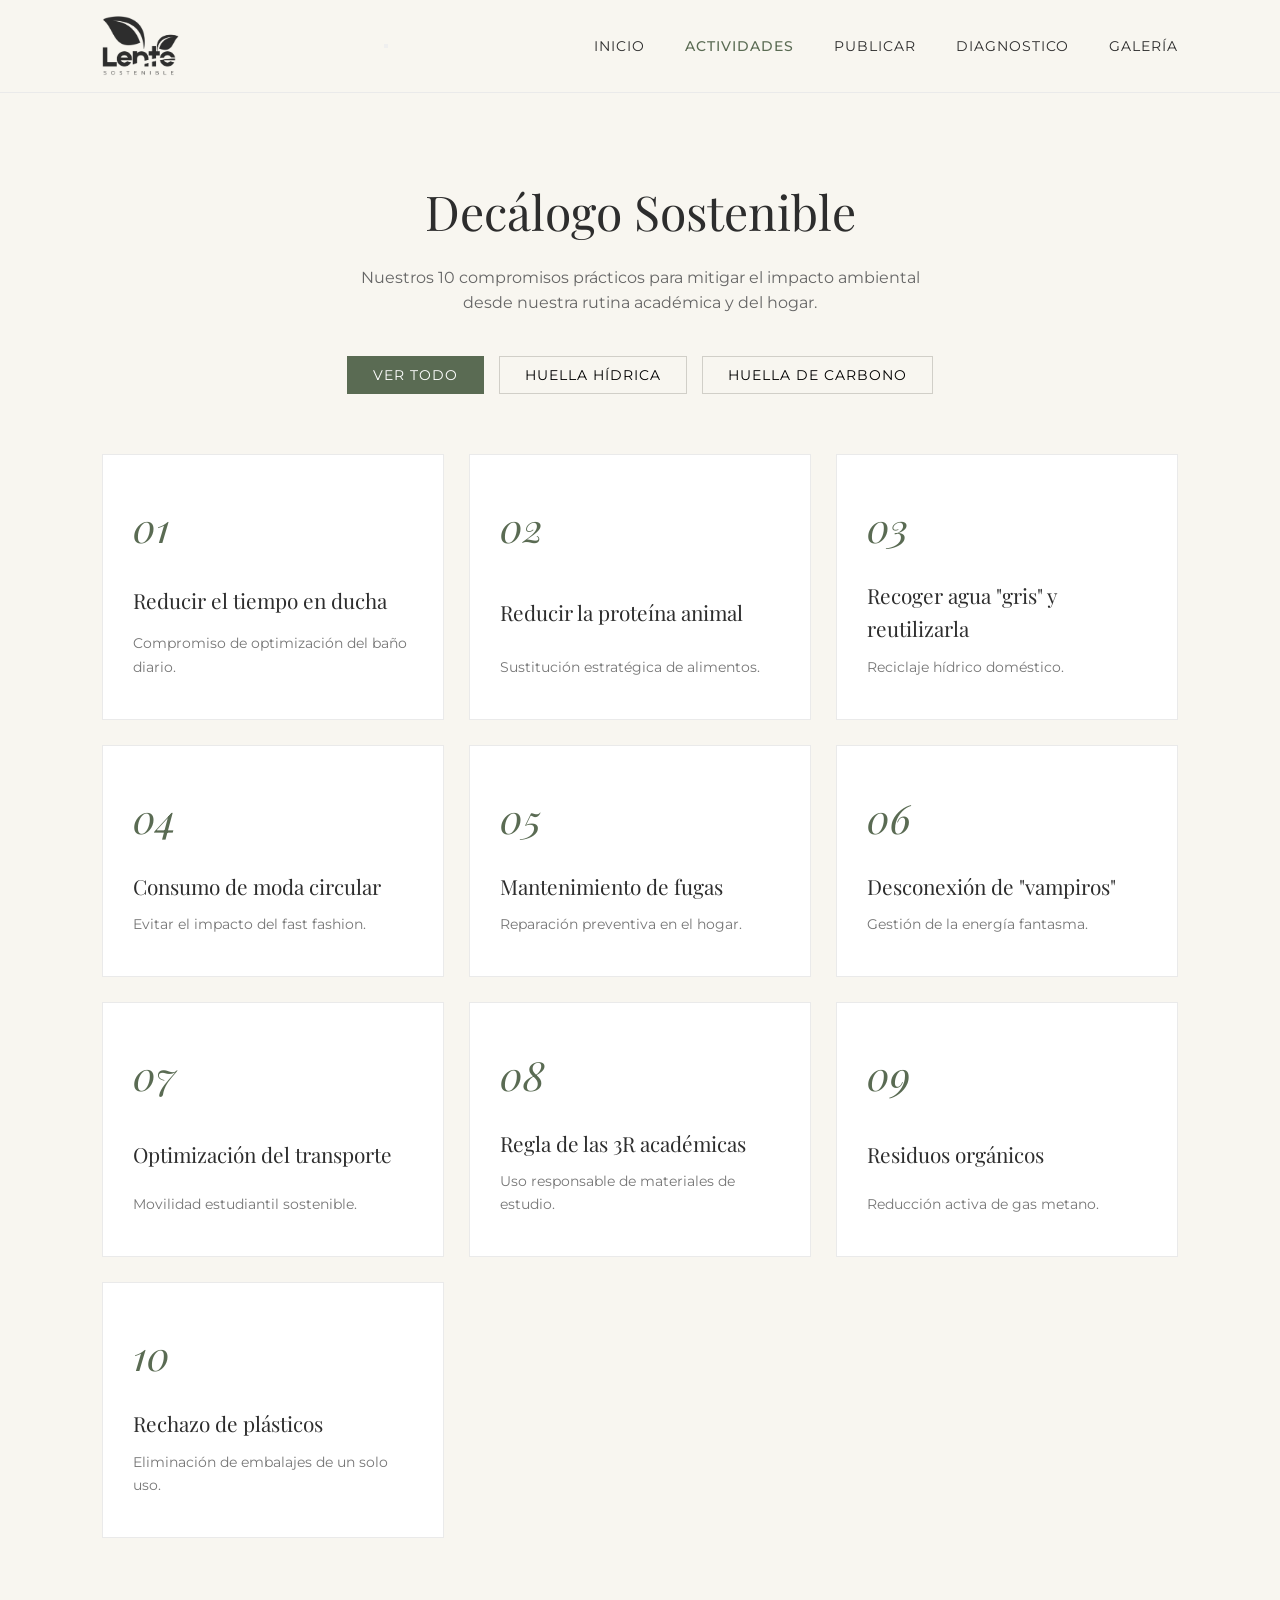
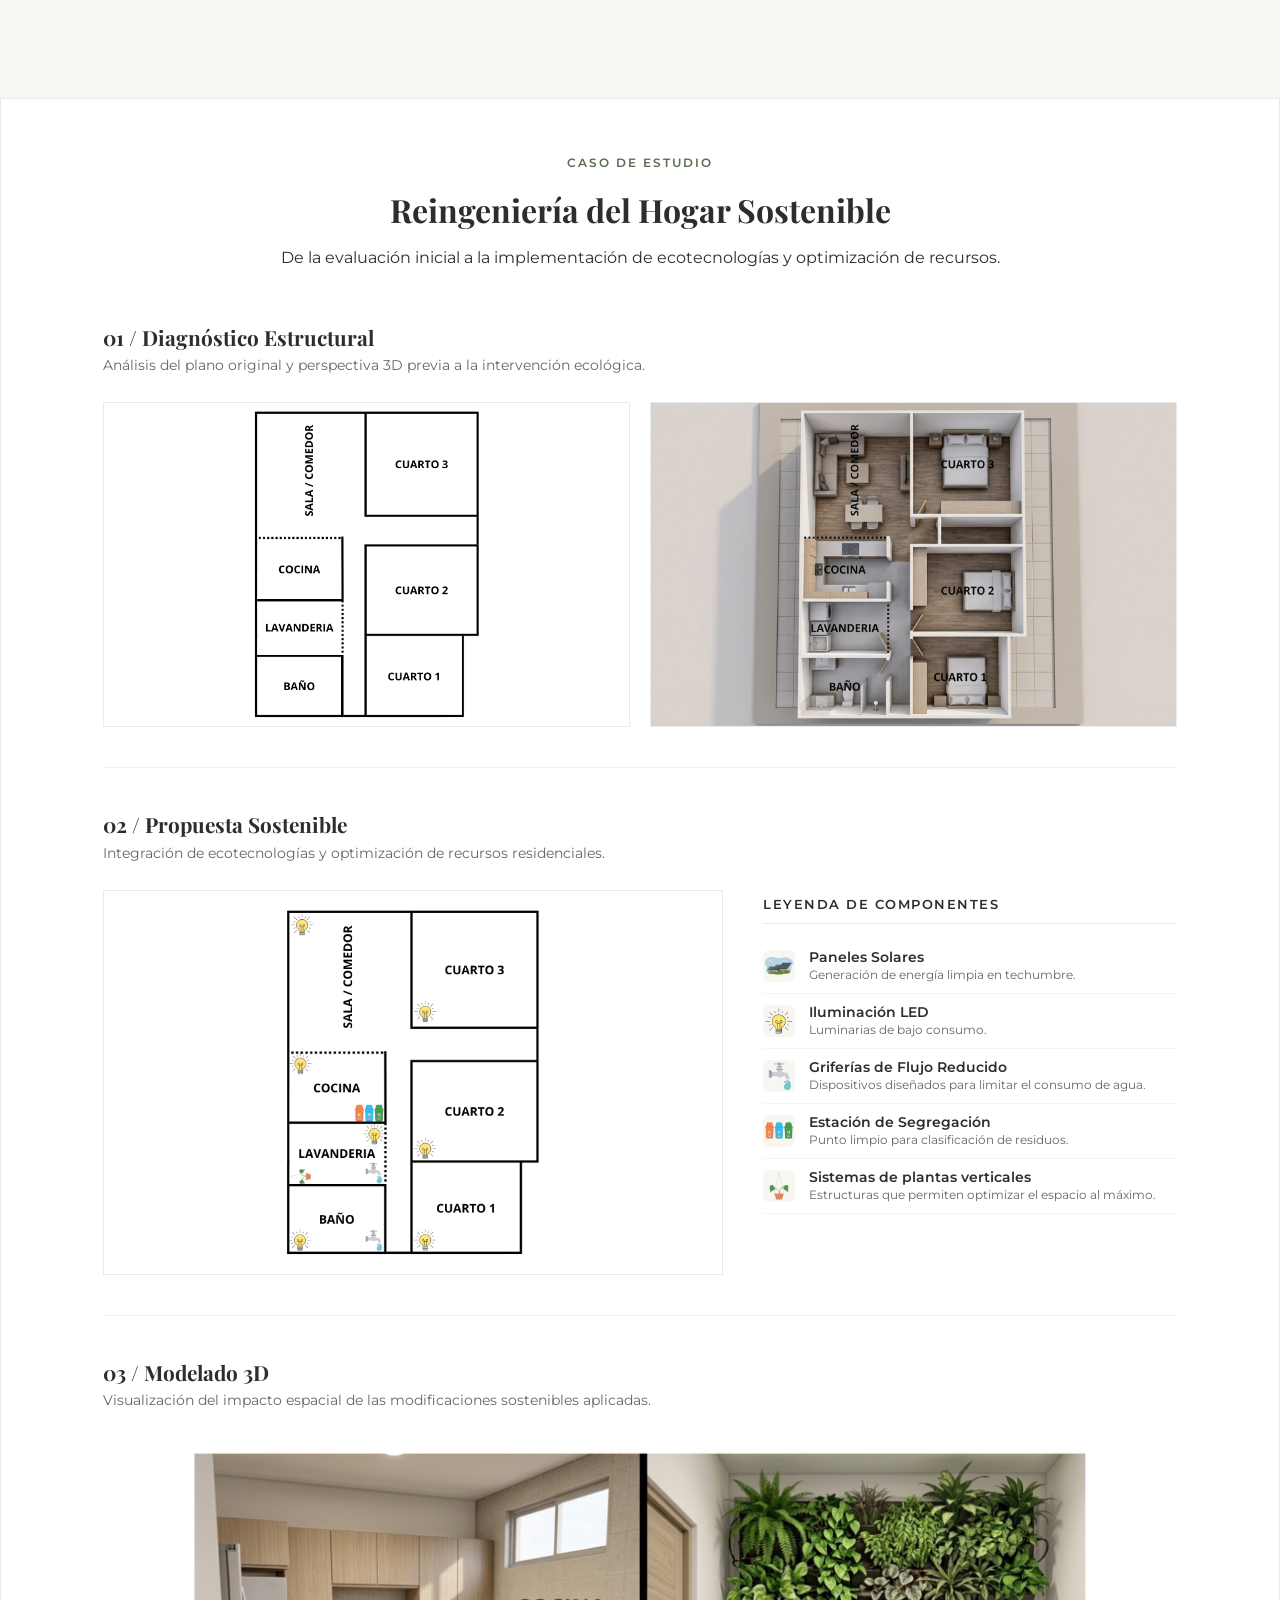
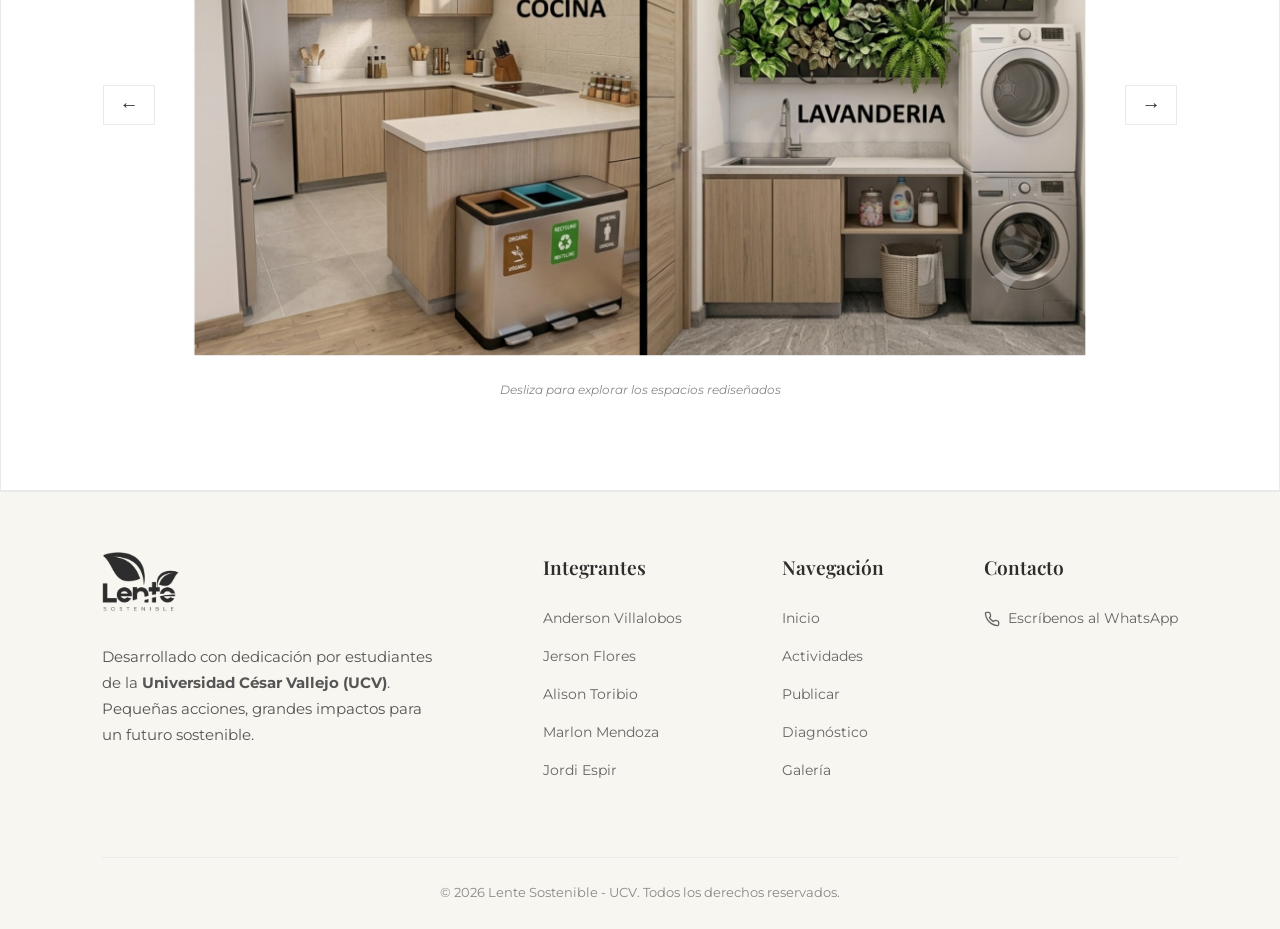
==== commit 37b838f6: "Add files via upload" ====
--- a/decalogos.html
+++ b/decalogos.html
@@ -305,10 +305,64 @@
         </div>
     </section>
 
-    <footer class="footer">
-        <p>Desarrollado con dedicación por estudiantes de la <strong>Universidad César Vallejo (UCV)</strong>.</p>
-    </footer>
-
+<footer class="footer-moderno">
+    <div class="footer-contenido">
+        <!-- Sección Izquierda: Branding (Basado en el logo de la imagen de referencia) -->
+        <div class="footer-brand">
+            <img src="assets/logo.png" alt="Logo UCV ODS" class="footer-logo">
+            <p class="footer-desc">Desarrollado con dedicación por estudiantes de la <strong>Universidad César Vallejo (UCV)</strong>. Pequeñas acciones, grandes impactos para un futuro sostenible.</p>
+        </div>
+
+        <!-- Secciones Derecha: Distribución de 3 columnas -->
+        <div class="footer-links-grid">
+            
+            <!-- Columna 1: Integrantes -->
+            <div class="footer-columna">
+                <h4>Integrantes</h4>
+                <ul>
+                    <li>Anderson Villalobos</li>
+                    <li>Jerson Flores</li>
+                    <li>Alison Toribio</li>
+                    <li>Marlon Mendoza</li>
+                    <li>Jordi Espir</li>
+                </ul>
+            </div>
+
+            <!-- Columna 2: Navegación -->
+            <div class="footer-columna">
+                <h4>Navegación</h4>
+                <ul>
+                    <li><a href="index.html">Inicio</a></li>
+                    <li><a href="decalogos.html">Actividades</a></li>
+                    <li><a href="interactivo.html">Publicar</a></li>
+                    <li><a href="diagnostico.html">Diagnóstico</a></li>
+                    <li><a href="galeria.html">Galería</a></li>
+                </ul>
+            </div>
+
+            <!-- Columna 3: Contacto -->
+            <div class="footer-columna">
+                <h4>Contacto</h4>
+                <ul>
+                    <li>
+                        <!-- Reemplaza el número '51999999999' por el tuyo -->
+                        <a href="https://wa.me/51960712178" target="_blank" rel="noopener noreferrer" class="link-whatsapp">
+                            <svg xmlns="http://www.w3.org/2000/svg" width="16" height="16" viewBox="0 0 24 24" fill="none" stroke="currentColor" stroke-width="2" stroke-linecap="round" stroke-linejoin="round" class="icon-whatsapp"><path d="M22 16.92v3a2 2 0 0 1-2.18 2 19.79 19.79 0 0 1-8.63-3.07 19.5 19.5 0 0 1-6-6 19.79 19.79 0 0 1-3.07-8.67A2 2 0 0 1 4.11 2h3a2 2 0 0 1 2 1.72 12.84 12.84 0 0 0 .7 2.81 2 2 0 0 1-.45 2.11L8.09 9.91a16 16 0 0 0 6 6l1.27-1.27a2 2 0 0 1 2.11-.45 12.84 12.84 0 0 0 2.81.7A2 2 0 0 1 22 16.92z"></path></svg>
+                            Escríbenos al WhatsApp
+                        </a>
+                    </li>
+                </ul>
+            </div>
+            
+        </div>
+    </div>
+    
+    <!-- Sección Inferior: Derechos y Redes -->
+    <div class="footer-bottom">
+        <p>&copy; 2026 Lente Sostenible - UCV. Todos los derechos reservados.</p>
+        <!-- Espacio reservado para íconos sociales si los necesitan en el futuro, similar a image_e0c404.png -->
+    </div>
+</footer>
 
 <div id="lightbox-overlay" class="lightbox-overlay hidden">
     <span class="close-lightbox">&times;</span>
--- a/css/styles.css
+++ b/css/styles.css
@@ -245,14 +245,125 @@
     display: block;
 }
 
-/* ================= FOOTER ================= */
-.footer {
-    background-color: var(--text-color);
-    color: #fff;
-    text-align: center;
-    padding: 40px 20px;
+/* ================= FOOTER MODERNO Y ELEGANTE ================= */
+.footer-moderno {
+    background-color: var(--bg-color); /* Crema suave */
+    border-top: 1px solid #EAEAEA;
+    padding: 60px 8% 25px; /* Espaciado amplio estilo galería */
+    color: var(--text-color);
+    font-family: var(--font-textos);
+}
+
+.footer-contenido {
+    display: flex;
+    justify-content: space-between;
+    flex-wrap: wrap;
+    gap: 50px;
+    margin-bottom: 60px;
+}
+
+/* Marca y descripción izquierda */
+.footer-brand {
+    flex: 1;
+    min-width: 280px;
+    max-width: 400px;
+}
+
+.footer-logo {
+    height: 60px;
+    margin-bottom: 25px;
+    transition: transform 0.3s ease;
+}
+
+.footer-logo:hover {
+    transform: scale(1.02);
+}
+
+.footer-desc {
+    font-size: 0.95rem;
+    color: #555;
+    line-height: 1.7;
+}
+
+/* Distribución de las listas derechas */
+.footer-links-grid {
+    flex: 2;
+    display: flex;
+    justify-content: flex-end;
+    gap: 100px; /* Separación amplia entre columnas, como en la referencia */
+    flex-wrap: wrap;
+}
+
+.footer-columna h4 {
+    font-family: var(--font-titulos);
+    font-size: 1.2rem;
+    font-weight: 600;
+    margin-bottom: 25px;
+    color: var(--text-color);
+}
+
+.footer-columna ul {
+    list-style: none;
+    padding: 0;
+}
+
+.footer-columna ul li {
+    margin-bottom: 15px;
     font-size: 0.9rem;
-    font-weight: 300;
+    color: #666; /* Gris para lectura suave */
+}
+
+.footer-columna ul li a {
+    text-decoration: none;
+    color: #666;
+    transition: color 0.3s ease;
+    display: inline-flex;
+    align-items: center;
+}
+
+.footer-columna ul li a:hover {
+    color: var(--accent-color); /* Verde oliva al pasar el ratón */
+    font-weight: 500;
+}
+
+.link-whatsapp {
+    gap: 8px; /* Espaciado para el ícono */
+}
+
+/* Parte inferior del footer (Copyright) */
+.footer-bottom {
+    border-top: 1px solid #EAEAEA;
+    padding-top: 25px;
+    text-align: center; /* Cambiado para centrar el texto */
+    display: flex;
+    justify-content: center; /* Cambiado para centrar el contenido horizontalmente */
+    align-items: center;
+    font-size: 0.8rem;
+    color: #888;
+}
+
+/* ================= DISEÑO RESPONSIVE (MÓVILES) ================= */
+@media (max-width: 768px) {
+    .footer-contenido {
+        flex-direction: column;
+        gap: 40px;
+    }
+    
+    .footer-links-grid {
+        justify-content: flex-start; /* Alinea a la izquierda en celular */
+        gap: 40px;
+    }
+
+    .footer-columna {
+        min-width: 140px; /* Asegura que no se junten demasiado */
+    }
+
+    .footer-bottom {
+        flex-direction: column;
+        text-align: center;
+        gap: 15px;
+        padding-bottom: 20px; /* Espacio extra considerando tu menú móvil pegado abajo */
+    }
 }
 
 /* ================= SECCIÓN DECÁLOGO ================= */
